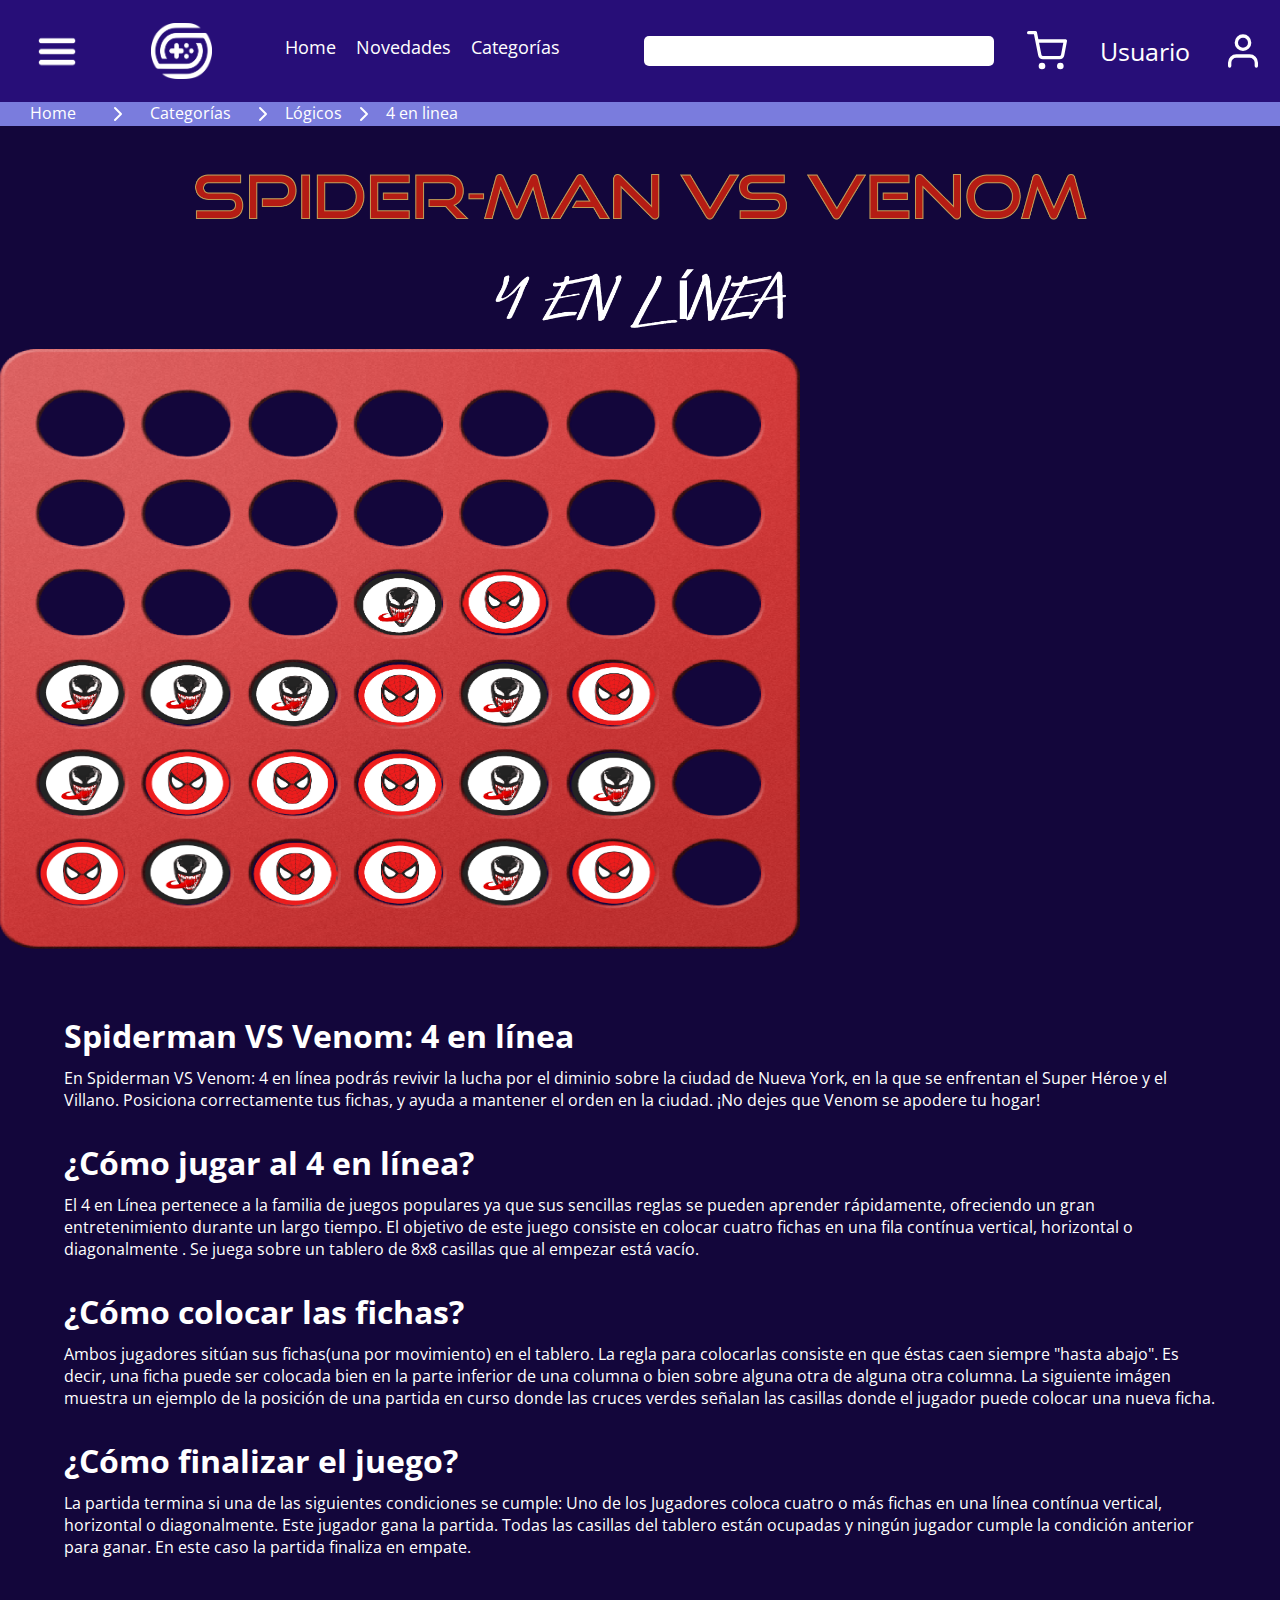
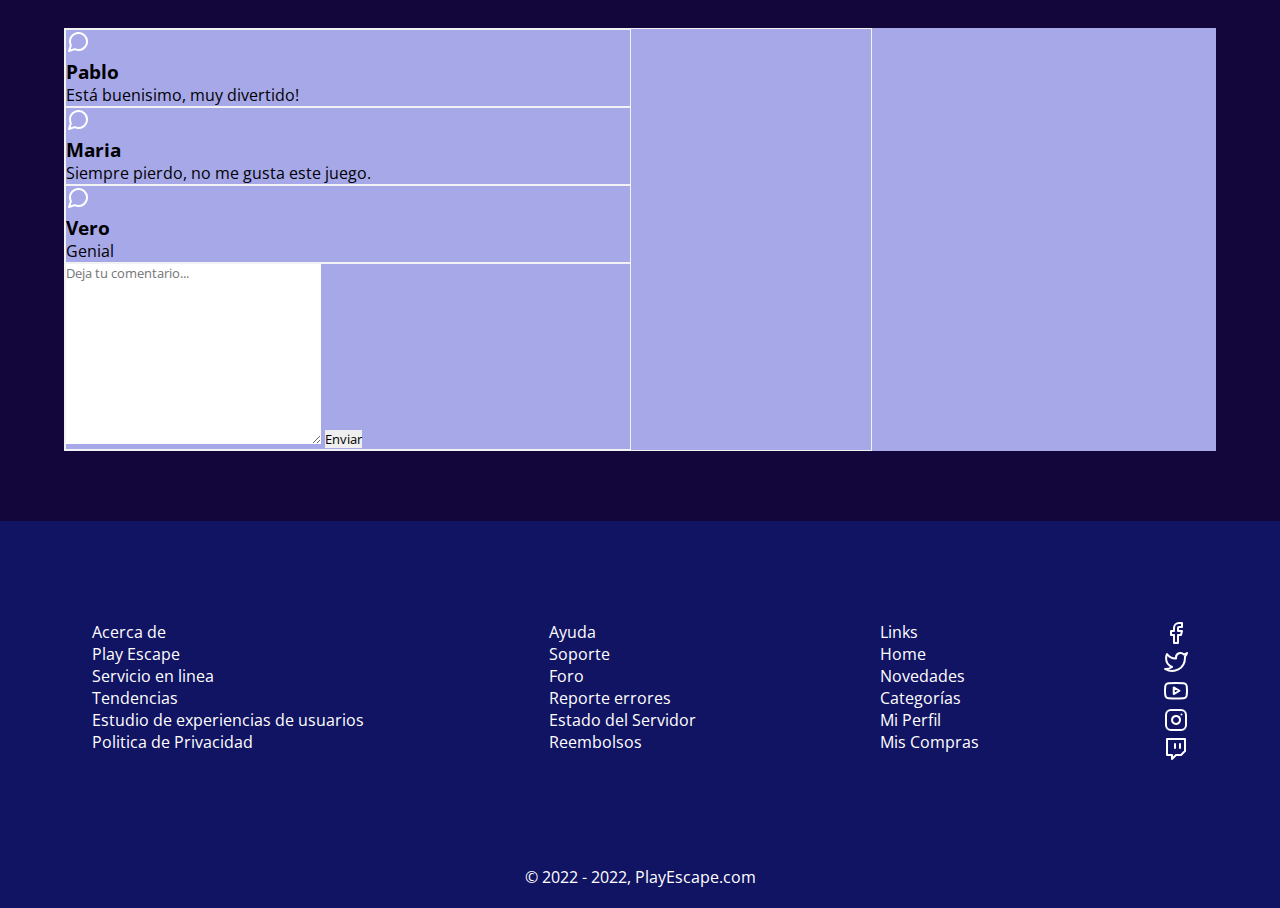
==== 4enlinea.html @ 3274908f "Section y article 4enlinea" ====
<!DOCTYPE html>
<html lang="en">
  <head>
    <meta charset="UTF-8" />
    <meta http-equiv="X-UA-Compatible" content="IE=edge" />
    <meta name="viewport" content="width=device-width, initial-scale=1.0" />
    <link
      href="https://fonts.googleapis.com/css?family=Open Sans"
      rel="stylesheet"
    />
    <link rel="stylesheet" href="css/style.css" />
    <title>Document</title>
  </head>
  <body>
    <header>
      <img class="menu-hanburguesa" src="/images/menu_hamburguesa.png" alt="" />
      <img class="logo" src="/images/logo.png" alt="" />
      <nav>
        <ul class="lista-nav">
          <li><a href="index.html">Home</a></li>
          <li><a href="juegoLanzamiento.html">Novedades</a></li>
          <li><a href="4enlinea.html">Categorías</a></li>
        </ul>
      </nav>
      <input class="input-busqueda" type="text" />
      <img src="/images/shopping-cart.svg" alt="" />
      <p>Usuario</p>
      <img src="/images/user.svg" alt="" />
    </header>

    <div class="breadcrumb">
      <ul>
        <li><a href="index.html">Home</a></li>
        <li><img src="/images/chevron-right.svg" alt="" /></li>
        <li><a href="4enlinea.html">Categorías</a></li>
        <li><img src="/images/chevron-right.svg" alt="" /></li>
        <li>Lógicos</li>
        <li><img src="/images/chevron-right.svg" alt="" /></li>
        <li>4 en linea</li>
      </ul>
    </div>

    <figure class="figure-4enlinea-portada">
      <img src="/images/Recurso_12.png" alt="Spider-ManVSVenom" />
    </figure>

    <div class="contenedor-4enlinea">
      <div><img src="/images/Recurso_9.png" alt="juego" /></div>
    </div>

    <section>
      <div>
        <h1>Spiderman VS Venom: 4 en línea</h1>
        <p>
          En Spiderman VS Venom: 4 en línea podrás revivir la lucha por el
          diminio sobre la ciudad de Nueva York, en la que se enfrentan el Super
          Héroe y el Villano. Posiciona correctamente tus fichas, y ayuda a
          mantener el orden en la ciudad. ¡No dejes que Venom se apodere tu
          hogar!
        </p>
      </div>
      <div>
        <h1>¿Cómo jugar al 4 en línea?</h1>
        <p>
          El 4 en Línea pertenece a la familia de juegos populares ya que sus
          sencillas reglas se pueden aprender rápidamente, ofreciendo un gran
          entretenimiento durante un largo tiempo. El objetivo de este juego
          consiste en colocar cuatro fichas en una fila contínua vertical,
          horizontal o diagonalmente . Se juega sobre un tablero de 8x8 casillas
          que al empezar está vacío.
        </p>
      </div>
      <div>
        <h1>¿Cómo colocar las fichas?</h1>
        <p>
          Ambos jugadores sitúan sus fichas(una por movimiento) en el tablero.
          La regla para colocarlas consiste en que éstas caen siempre "hasta
          abajo". Es decir, una ficha puede ser colocada bien en la parte
          inferior de una columna o bien sobre alguna otra de alguna otra
          columna. La siguiente imágen muestra un ejemplo de la posición de una
          partida en curso donde las cruces verdes señalan las casillas donde el
          jugador puede colocar una nueva ficha.
        </p>
      </div>
      <div>
        <h1>¿Cómo finalizar el juego?</h1>
        <p>
          La partida termina si una de las siguientes condiciones se cumple: Uno
          de los Jugadores coloca cuatro o más fichas en una línea contínua
          vertical, horizontal o diagonalmente. Este jugador gana la partida.
          Todas las casillas del tablero están ocupadas y ningún jugador cumple
          la condición anterior para ganar. En este caso la partida finaliza en
          empate.
        </p>
      </div>
    </section>

    <article>
      <div>
        <div>
          <img src="/images/message-circle.svg" alt="" />
          <h3>Pablo</h3>
          <p>Está buenisimo, muy divertido!</p>
        </div>
        <div>
          <img src="/images/message-circle.svg" alt="" />
          <h3>Maria</h3>
          <p>Siempre pierdo, no me gusta este juego.</p>
        </div>
        <div>
          <img src="/images/message-circle.svg" alt="" />
          <h3>Vero</h3>
          <p>Genial</p>
        </div>
        <div>
          <form action="">
            <textarea
              name=""
              id=""
              cols="30"
              rows="10"
              placeholder="Deja tu comentario..."
            ></textarea>
            <button type="submit">Enviar</button>
          </form>
        </div>
      </div>
    </article>

    <footer>
      <div class="container-footer">
        <div>
          <ul>
            <li>Acerca de</li>
            <li>Play Escape</li>
            <li>Servicio en linea</li>
            <li>Tendencias</li>
            <li>Estudio de experiencias de usuarios</li>
            <li>Politica de Privacidad</li>
          </ul>
        </div>
        <div>
          <ul>
            <li>Ayuda</li>
            <li>Soporte</li>
            <li>Foro</li>
            <li>Reporte errores</li>
            <li>Estado del Servidor</li>
            <li>Reembolsos</li>
          </ul>
        </div>
        <div>
          <ul>
            <li>Links</li>
            <li>Home</li>
            <li>Novedades</li>
            <li>Categorías</li>
            <li>Mi Perfil</li>
            <li>Mis Compras</li>
          </ul>
        </div>
        <div>
          <ul>
            <li><img src="/images/facebook.svg" alt="" /></li>
            <li><img src="/images/twitter.svg" alt="" /></li>
            <li><img src="/images/youtube.svg" alt="" /></li>
            <li><img src="/images/instagram.svg" alt="" /></li>
            <li><img src="/images/twitch.svg" alt="" /></li>
          </ul>
        </div>
      </div>
      <div class="container-footer2">© 2022 - 2022, PlayEscape.com</div>
    </footer>
  </body>
</html>
---- css/style.css ----
* {
  margin: 0;
  padding: 0;
  list-style: none;
  text-decoration: none;
  border: none;
  outline: none;
  font-family: "Open Sans";
}

/* ----- HEADER -----*/
body {
  background-color: #13063b;
}
.menu-hanburguesa {
  max-width: 40%;
  max-height: 40%;
  margin: 20px 20px 20px 20px;
}

.logo {
  max-width: 55%;
  max-height: 55%;
  margin: 20px 20px 20px 20px;
}

.input-busqueda {
  width: 350px;
  height: 30px;
  border-radius: 5px;
  margin-left: 40px;
}

header,
nav {
  background-color: rgb(39, 14, 120);
  display: flex;
  flex-direction: row;
  align-items: center;
  justify-content: space-around;
  color: white;
  font-family: "Open Sans";
  font-size: 25px;
}

nav {
  margin: 0px 0px 30px 10px;
}
header {
  height: 102px;
}
.lista-nav {
  display: flex;
  flex-direction: row;
  font-size: 18px;
}
.lista-nav li {
  justify-content: center;
  padding: 51px 10px 30px 10px;
}
a {
  color: white;
}

.breadcrumb {
  background-color: rgba(122, 124, 221, 1);
  color: white;
}

.breadcrumb :first-child {
  display: flex;
  padding-left: 10px;
  padding-right: 10px;
}

/* ----- HEADER -----*/
section {
  width: 90%;
  color: white;
  margin-left: 5%;
  margin-top: 60px;
}

section div {
  margin-top: 30px;
}

section p {
  margin-top: 10px;
}

article {
  background-color: rgba(167, 168, 232, 1);
  width: 90%;
  margin-left: 5%;
  margin-bottom: 70px;
  margin-top: 70px;
  display: flex;
  flex-direction: column;
}

article div {
  width: 70%;
  border: #f2f2f2 solid 1px;
}

article div > p {
  display: block;
  align-self: flex-start;
}

/*----- CONTENEDOR 4 EN LINEA -----*/

/* ----- IMAG 4ENLINEA -----*/
.figure-4enlinea-portada img {
  width: 70%;
  margin-left: 15%;
  margin-top: 40px;
}
.contenedor-4enlinea div:first-child img {
  width: 800px;
  height: 600px;
}
/* ----- IMAG HOGWARTS -----*/
.img-hogwarts {
  max-width: 100%;
  max-height: 100%;
}

.btn-preventa {
  background-color: #460377;
  padding: 8px 32px;
  font-size: 18px;
  color: white;
  border-radius: 4px;
  position: relative;
}

/* ----- CONTENEDOR TITULO Y CONTROL -----*/
.content-titulo-controladores {
  display: flex;
  justify-content: space-between;
  align-items: end;
}

.content-titulo-controladores h3 {
  color: white;
  margin: 0px 10px 0px 30px;
}

.controladores button {
  background-color: black;
  height: 3px;
  width: 30px;
  cursor: pointer;
  border: none;
  margin-right: 2px;
}
.controladores button:hover,
.controladores button.activo {
  background-color: red;
}

/* ----- CONTENEDOR PRINCIPAL Y FLECHAS -----*/

.content-carrusel-recomendado {
  margin-bottom: 70px;
}

.content-principal {
  display: flex;
  align-items: center;
  position: relative;
}

.flecha-izquierda,
.flecha-derecha {
  position: absolute;
  margin: 0px 30px 0px 47px;
  border: none;
  background: rgba(19, 6, 59, 0.3);
  height: 30%;
  top: calc(50% - 25%);
  line-height: 40px;
  color: #fff;
  cursor: pointer;
  z-index: 500;
  transition: 0.2s ease all;
}

.flecha-izquierda:hover,
.flecha-derecha:hover {
  background: rgba(0, 0, 0, 0.9);
}

.flecha-izquierda {
  left: 0;
}

.flecha-derecha {
  right: 0;
}

/* ----- CARRUSEL RECOMENDADOS -----*/

.content-carrusel-recomendado .content-principal {
  display: flex;
  flex-direction: row;
  align-items: center;
  position: relative;
}

.carrusel-recomendados {
  display: flex;
}

.content-principal {
  width: 100%;
  padding: 20px 0px 20px 0px;
  overflow: hidden;
  scroll-behavior: smooth;
}

.content-carrusel {
  display: flex;
  padding: 20px 0;
  margin: 0px 30px 0px 30px;
  overflow: hidden;
  scroll-behavior: smooth;
}

.carrusel {
  margin: 0px 20px 0px 20px;
  transition: 0.3s ease all;
  box-shadow: 5px 5px 10px rgba(0, 0, 0, 0.3);
}

.box {
  width: 281px;
  height: 340px;
  background-color: red;
  overflow: hidden;
}

.card1 {
  width: 281px;
  height: 445px;
  color: white;
  border-radius: 10px;

  overflow: hidden;
  background-color: #270e78;
  transition: 0.3s ease all;
  box-shadow: 5px 5px 10px rgba(0, 0, 0, 0.3);
}

.card1.hover {
  transform: scale(1.2);
  transform-origin: center;
}
.card1 img {
  width: 281px;
  height: 340px;
}

.title-card {
  margin: 10px 5px 20px 10px;
}

p,
span {
  display: flex;
  flex-direction: row;
  justify-content: space-around;
  align-items: center;
}
span {
  font-weight: bold;
}
.btn-agregarCarrito,
.btn-jugar {
  padding: 8px 10px;
  margin-right: 10px;
  font-size: 15px;
  color: white;
  border-radius: 4px;
}

.btn-agregarCarrito {
  background-color: #ee2418;
}
.btn-jugar {
  background-color: #7a06ce;
  margin-left: 70px;
  width: 150px;
  font-size: 20px;
  border-radius: 4px;
}

/* ----- 4 EN LINEA -----*/
.content-4enLinea {
  display: flex;
  flex-direction: row;
  height: 400px;
  background-color: #270e78;
  margin: 50px 50px 50px 50px;
}

.content-img {
  padding: 50px 30px 100px 50px;
}
.box2 {
  overflow: hidden;
  height: 300px;
  border-radius: 8px;
}
.box2 img {
  height: 100%;
}

.content-texto {
  padding: 100px 30px 100px 30px;
  color: white;
}

.texto-enLinea {
  margin: 0px 0px 15px 0px;
  font-size: 30px;
}
.btn-ver-mas {
  background-color: #7a06ce;
  margin: 20px 0px 0px 0px;
  width: 150px;
  height: 35px;
  font-size: 20px;
  border-radius: 4px;
  font-family: "Open Sans";
  color: white;
}

/* ----- FOOTER -----*/
footer {
  background-color: rgba(17, 19, 99, 1);
  display: flex;
  flex-direction: column;
  color: white;
}

.container-footer {
  display: flex;
  justify-content: space-around;
  margin-top: 100px;
  margin-bottom: 100px;
}

.container-footer2 {
  align-self: center;
  margin-bottom: 20px;
}
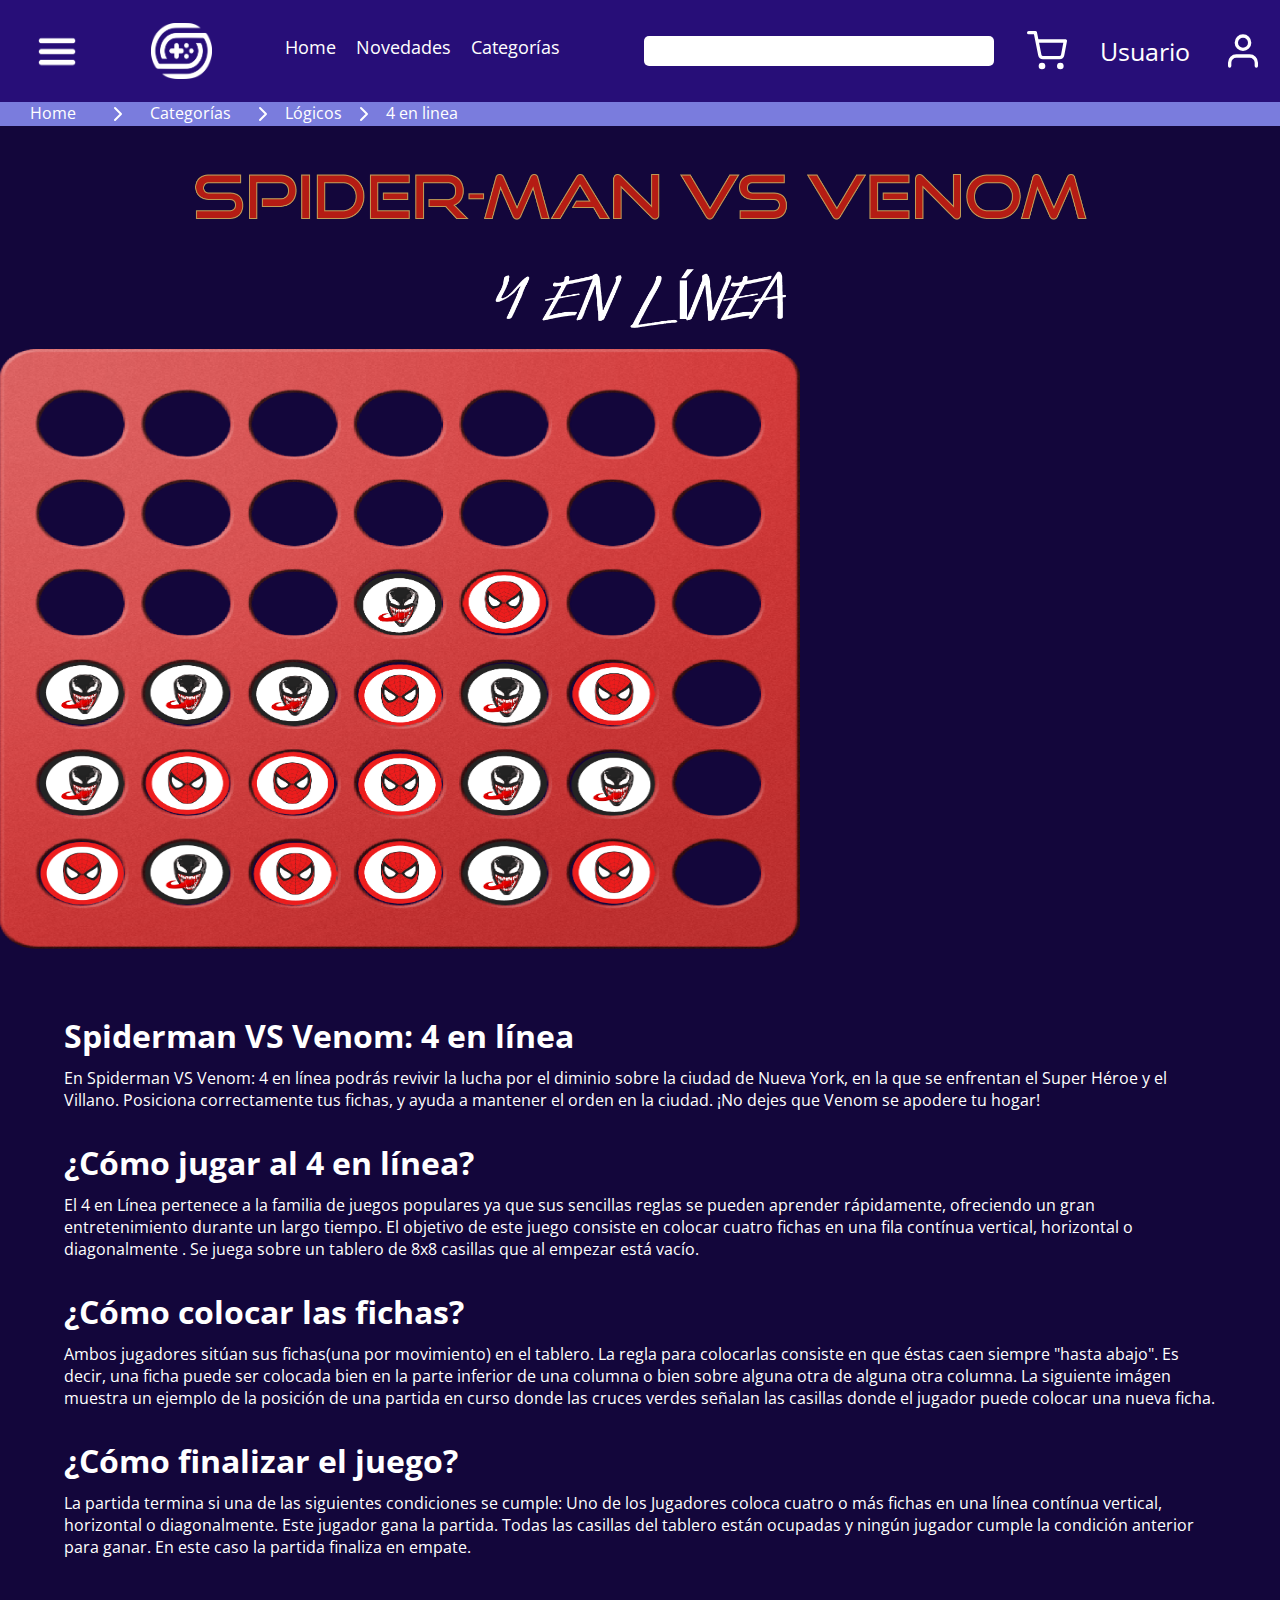
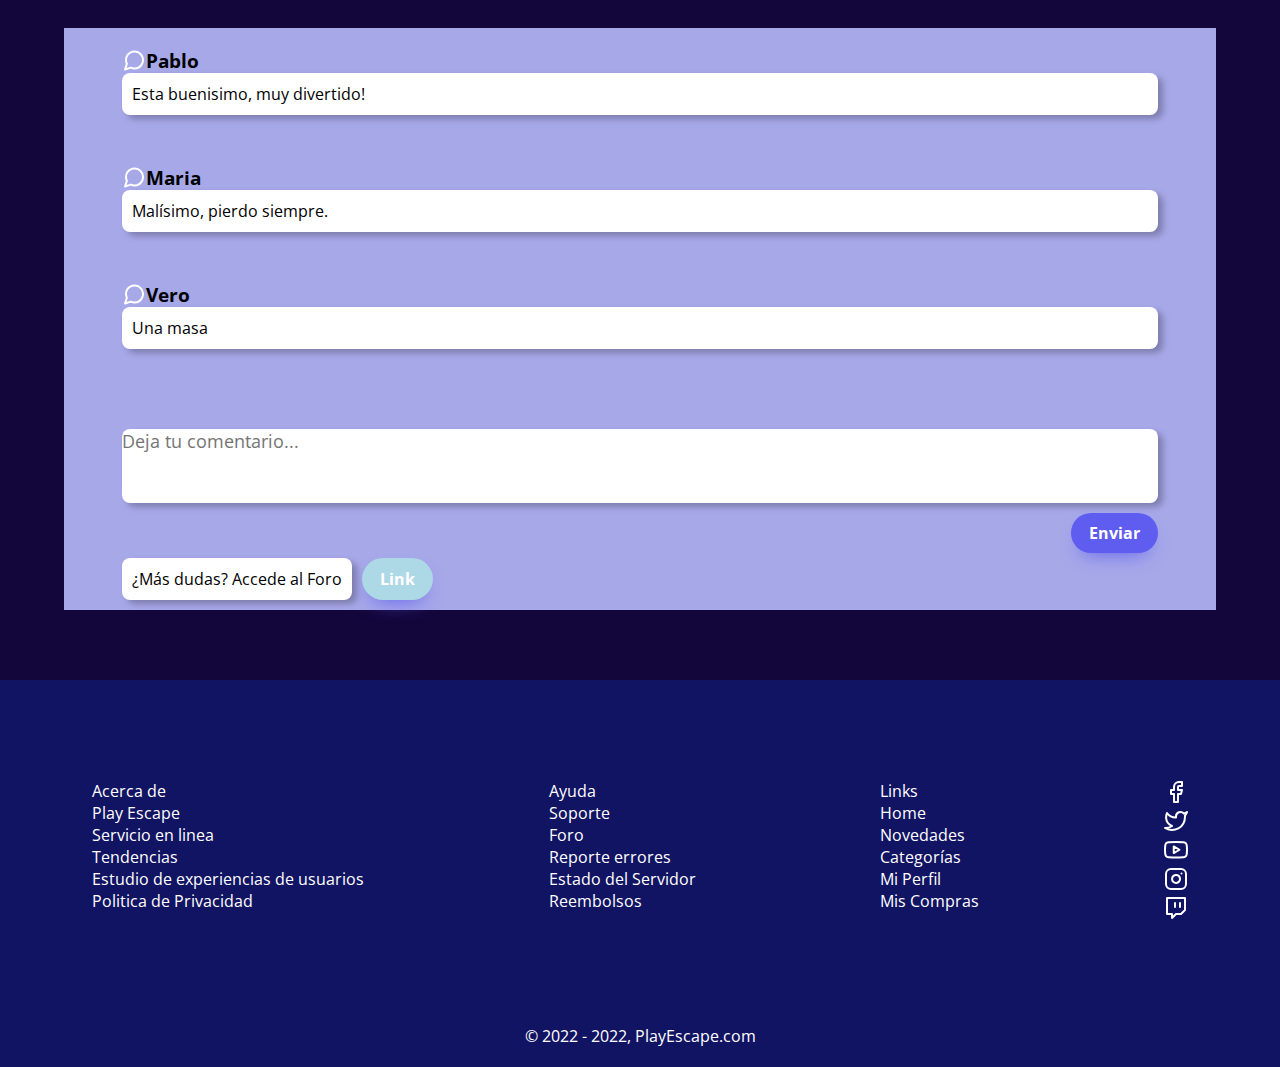
==== commit 37192374: "Comentarios Terminado" ====
--- a/4enlinea.html
+++ b/4enlinea.html
@@ -96,34 +96,45 @@
     </section>
 
     <article>
-      <div>
-        <div>
-          <img src="/images/message-circle.svg" alt="" />
-          <h3>Pablo</h3>
-          <p>Está buenisimo, muy divertido!</p>
+      <div class="conteiner-comment">
+        <div class="box-comment">
+          <div class="comment-hecho">
+            <img src="/images/message-circle.svg" alt="" />
+            <h3>Pablo</h3>
+          </div>
+          <p>Esta buenisimo, muy divertido!</p>
         </div>
-        <div>
-          <img src="/images/message-circle.svg" alt="" />
-          <h3>Maria</h3>
-          <p>Siempre pierdo, no me gusta este juego.</p>
+
+        <div class="box-comment">
+          <div class="comment-hecho">
+            <img src="/images/message-circle.svg" alt="" />
+            <h3>Maria</h3>
+          </div>
+          <p>Malísimo, pierdo siempre.</p>
         </div>
-        <div>
-          <img src="/images/message-circle.svg" alt="" />
-          <h3>Vero</h3>
-          <p>Genial</p>
+
+        <div class="box-comment">
+          <div class="comment-hecho">
+            <img src="/images/message-circle.svg" alt="" />
+            <h3>Vero</h3>
+          </div>
+          <p>Una masa</p>
         </div>
-        <div>
-          <form action="">
-            <textarea
-              name=""
-              id=""
-              cols="30"
-              rows="10"
-              placeholder="Deja tu comentario..."
-            ></textarea>
-            <button type="submit">Enviar</button>
-          </form>
+      </div>
+      <form action="">
+        <div class="input-comment">
+          <input
+            type="text"
+            name=""
+            id=""
+            placeholder="Deja tu comentario..."
+          />
         </div>
+        <div><button type="submit">Enviar</button></div>
+      </form>
+      <div class="foro-button">
+        <p>¿Más dudas? Accede al Foro</p>
+        <button>Link</button>
       </div>
     </article>
 
--- a/css/style.css
+++ b/css/style.css
@@ -91,24 +91,85 @@
 
 article {
   background-color: rgba(167, 168, 232, 1);
-  width: 90%;
   margin-left: 5%;
   margin-bottom: 70px;
   margin-top: 70px;
-  display: flex;
-  flex-direction: column;
-}
-
-article div {
-  width: 70%;
-  border: #f2f2f2 solid 1px;
-}
-
-article div > p {
-  display: block;
-  align-self: flex-start;
-}
-
+  margin-right: 5%;
+}
+
+.input-comment input {
+  padding-bottom: 50px;
+  font-size: large;
+  width: 90%;
+  margin-left: 5%;
+  border-radius: 8px;
+  box-shadow: 5px 4px 6px rgba(0, 0, 0, 0.25);
+}
+
+article button {
+  background: #5e5df0;
+  border-radius: 999px;
+  box-shadow: #5e5df0 0 10px 20px -10px;
+  box-sizing: border-box;
+  color: #ffffff;
+  cursor: pointer;
+  font-size: 16px;
+  font-weight: 700;
+  line-height: 24px;
+  opacity: 1;
+  outline: 0 solid transparent;
+  padding: 8px 18px;
+  user-select: none;
+  touch-action: manipulation;
+  width: fit-content;
+  word-break: break-word;
+  border: 0;
+}
+
+article form div:nth-child(2) {
+  display: flex;
+  justify-content: flex-end;
+  padding-top: 10px;
+  padding-bottom: 5px;
+  padding-right: 5%;
+}
+
+.foro-button {
+  display: flex;
+  padding-bottom: 10px;
+  padding-left: 5%;
+}
+
+.foro-button button {
+  background-color: lightblue;
+  margin-left: 10px;
+}
+
+.comment-hecho {
+  display: flex;
+}
+.comment-hecho p {
+  font-size: larger;
+}
+article div p {
+  justify-content: flex-start;
+  background-color: white;
+  border-radius: 8px;
+  box-shadow: 5px 4px 6px rgba(0, 0, 0, 0.25);
+  padding: 10px;
+}
+
+.box-comment {
+  width: 90%;
+  margin-left: 5%;
+  margin-top: 20px;
+  margin-bottom: 30px;
+  padding-top: 20px;
+}
+
+.conteiner-comment {
+  padding-bottom: 50px;
+}
 /*----- CONTENEDOR 4 EN LINEA -----*/
 
 /* ----- IMAG 4ENLINEA -----*/
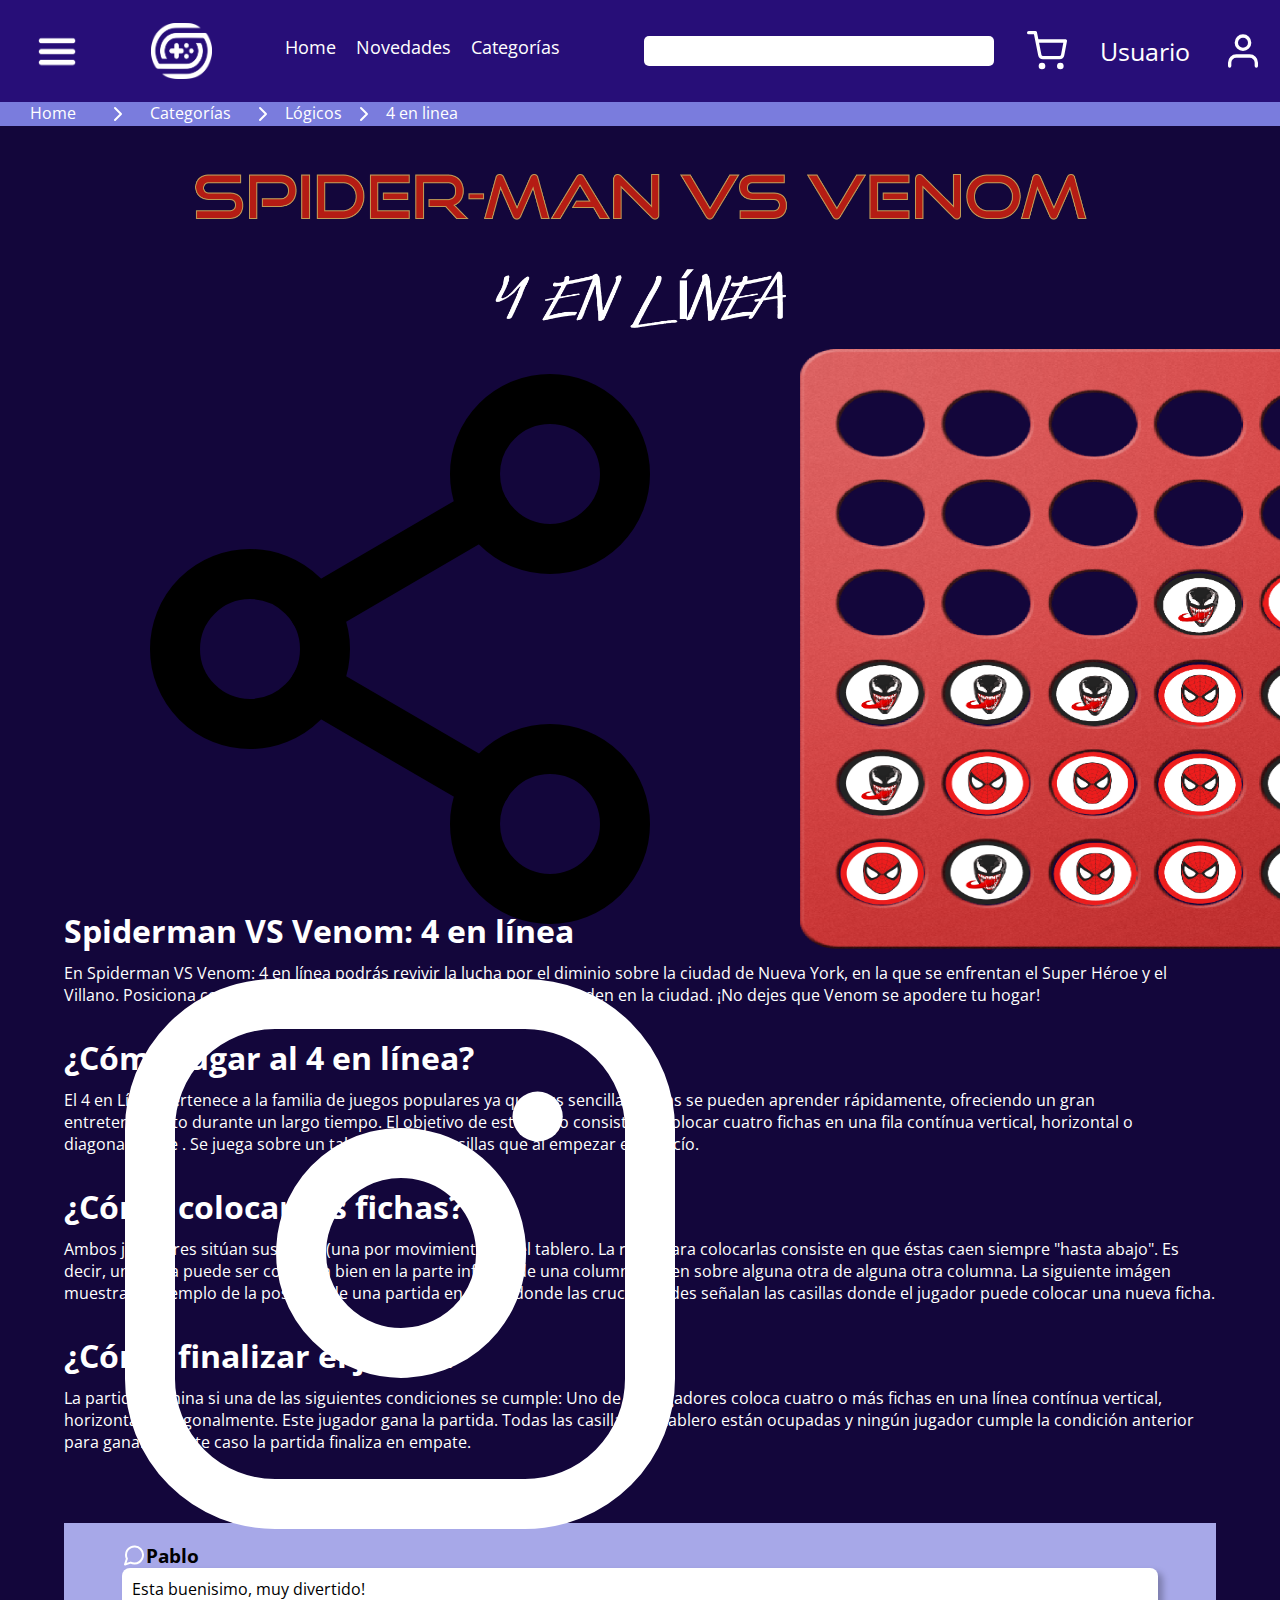
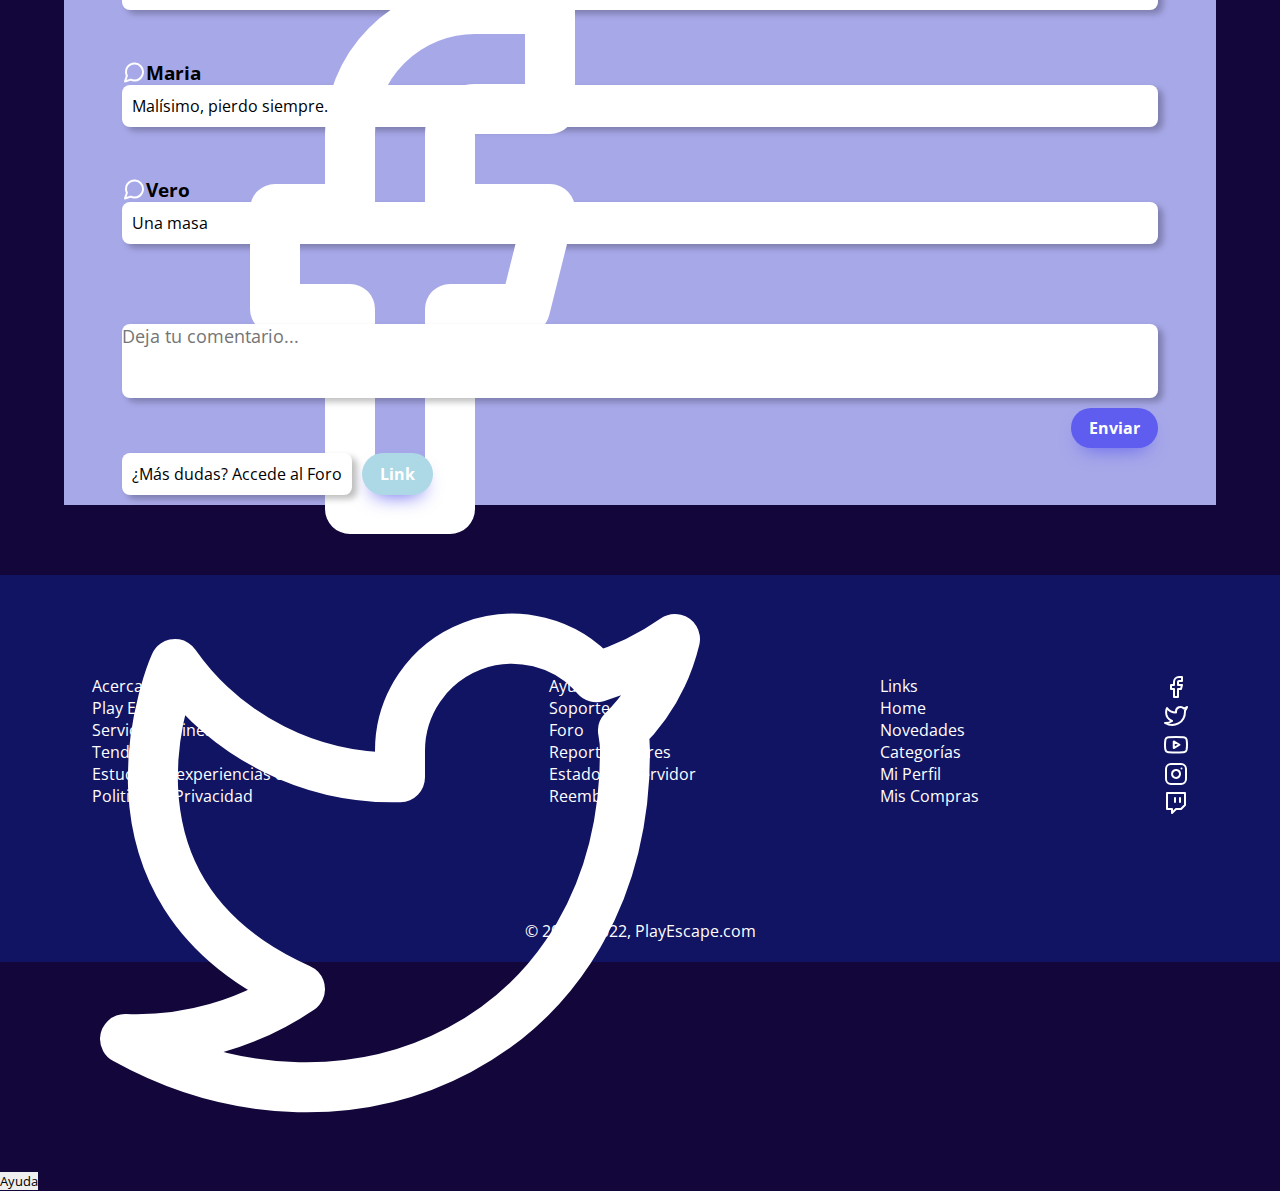
==== commit 4698bf19: "Tablero 4 en linea" ====
--- a/4enlinea.html
+++ b/4enlinea.html
@@ -45,7 +45,18 @@
     </figure>
 
     <div class="contenedor-4enlinea">
-      <div><img src="/images/Recurso_9.png" alt="juego" /></div>
+      <div class="contenedor-4enlinea-1">
+        <div>
+          <ul>
+            <li><img src="/images/share-2.svg" alt="" /></li>
+            <li><img src="/images/instagram.svg" alt="" /></li>
+            <li><img src="/images/facebook.svg" alt="" /></li>
+            <li><img src="/images/twitter.svg" alt="" /></li>
+            <li><button>Ayuda</button></li>
+          </ul>
+        </div>
+        <div><img src="/images/Recurso_9.png" alt="juego" /></div>
+      </div>
     </div>
 
     <section>
--- a/css/style.css
+++ b/css/style.css
@@ -171,6 +171,13 @@
   padding-bottom: 50px;
 }
 /*----- CONTENEDOR 4 EN LINEA -----*/
+.contenedor-4enlinea {
+  height: 500px;
+}
+
+.contenedor-4enlinea-1 {
+  display: flex;
+}
 
 /* ----- IMAG 4ENLINEA -----*/
 .figure-4enlinea-portada img {
@@ -181,6 +188,10 @@
 .contenedor-4enlinea div:first-child img {
   width: 800px;
   height: 600px;
+}
+.contenedor-4enlinea-1 img {
+  width: 15px;
+  height: 15px;
 }
 /* ----- IMAG HOGWARTS -----*/
 .img-hogwarts {
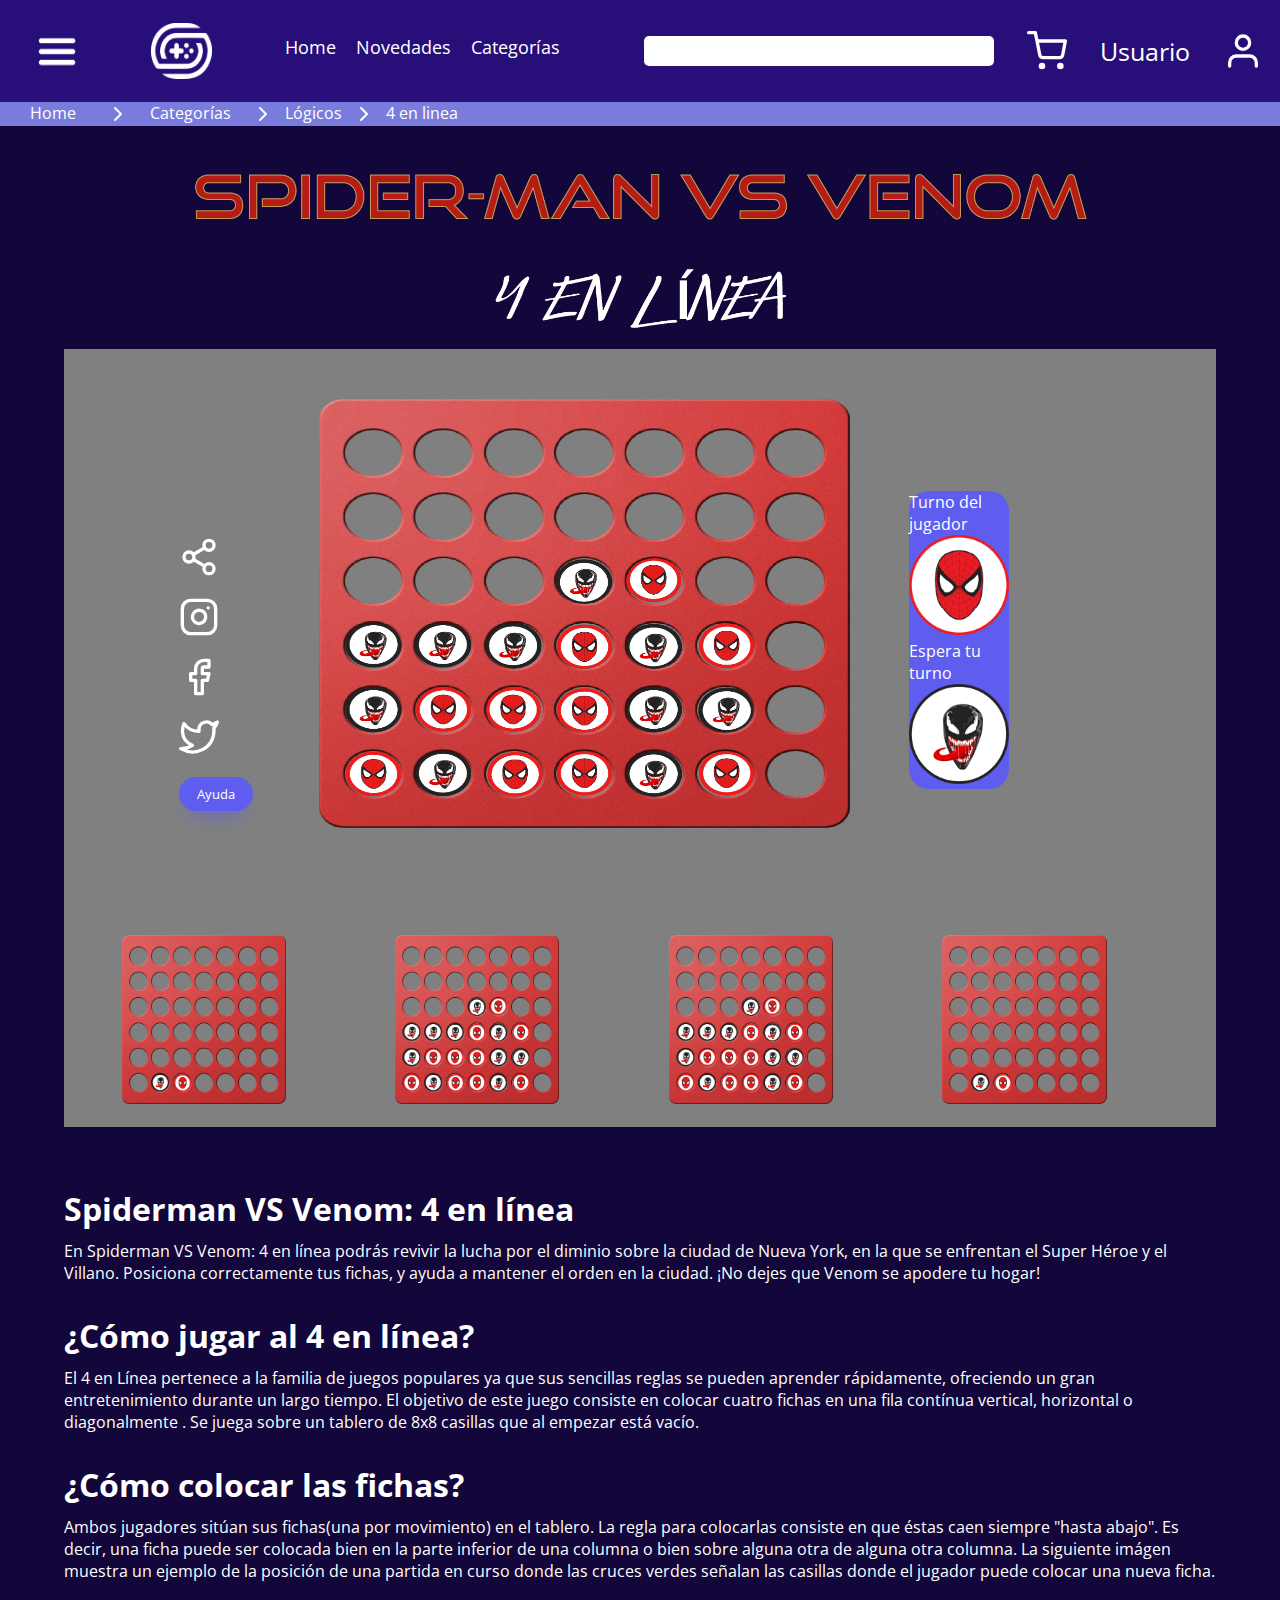
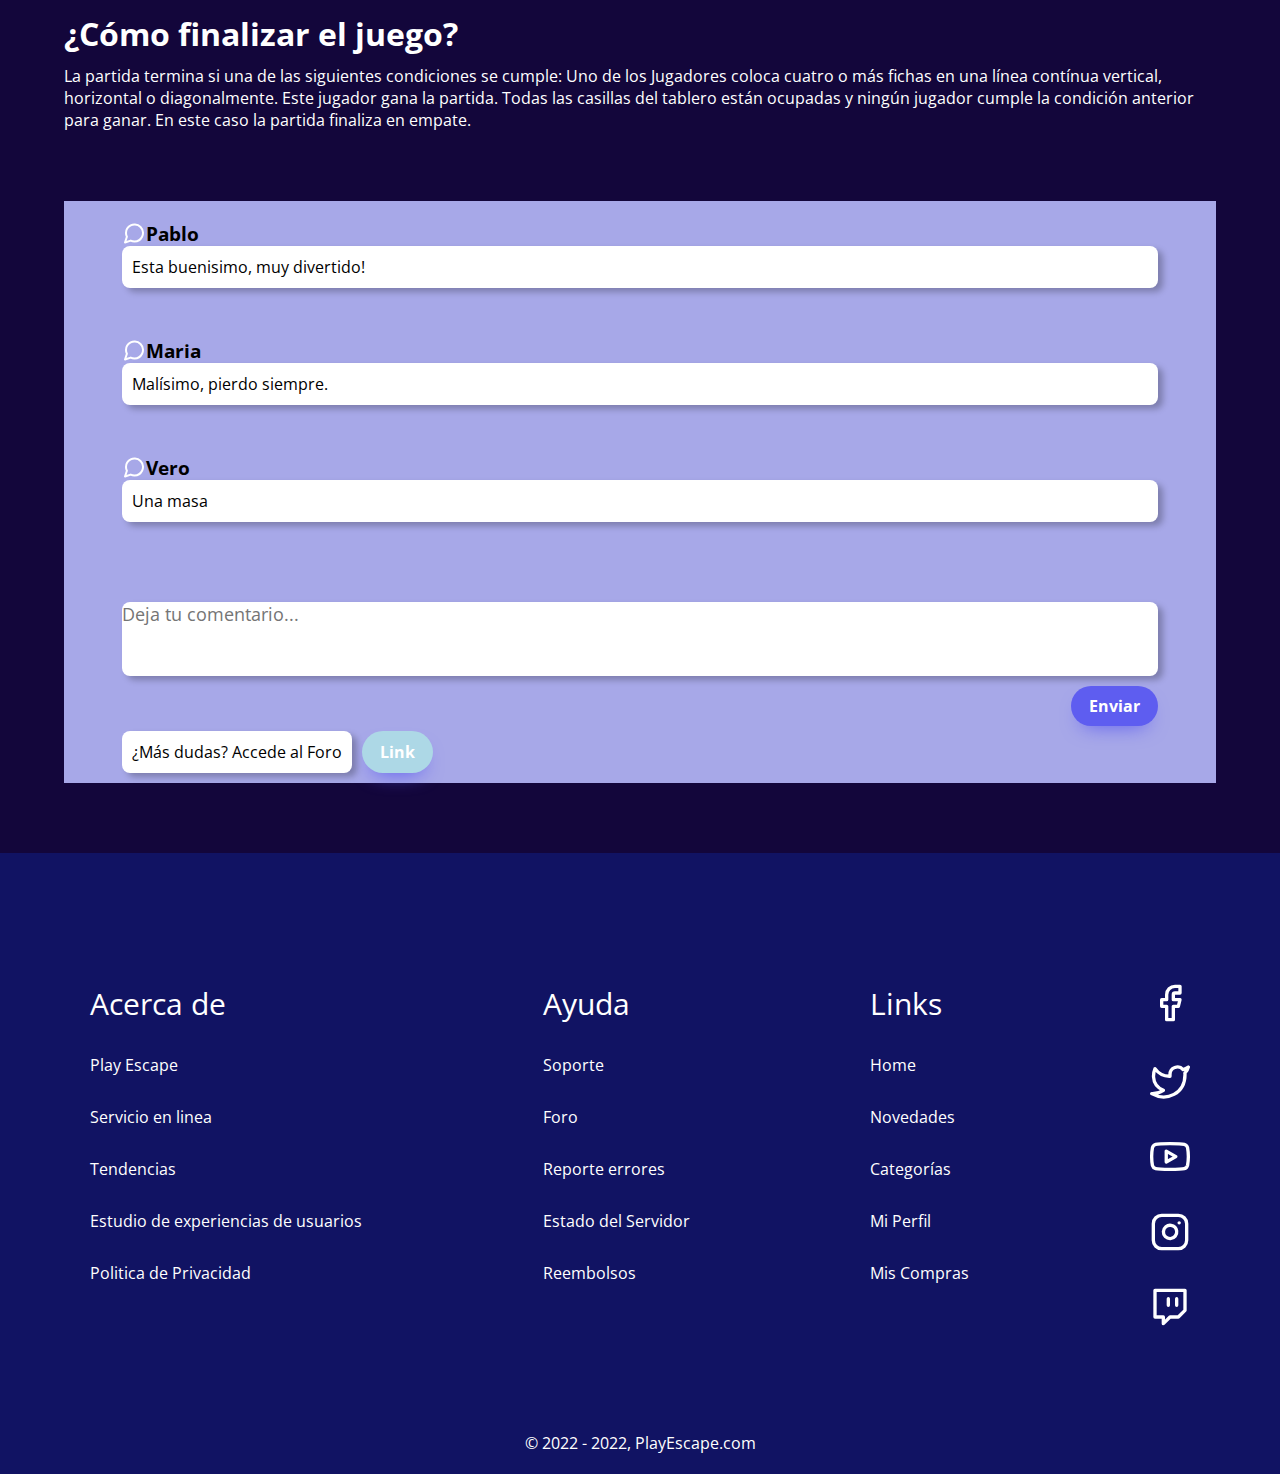
==== commit c053fcc7: "4 en linea casi listo" ====
--- a/4enlinea.html
+++ b/4enlinea.html
@@ -55,7 +55,26 @@
             <li><button>Ayuda</button></li>
           </ul>
         </div>
-        <div><img src="/images/Recurso_9.png" alt="juego" /></div>
+        <div class="tablero-juego">
+          <img src="/images/Recurso_9.png" alt="juego" />
+        </div>
+
+        <div class="tablero-turno">
+          <div>
+            <p>Turno del jugador</p>
+            <img src="/images/spiderman.png" alt="" />
+          </div>
+          <div>
+            <p>Espera tu turno</p>
+            <img src="/images/venom.png" alt="" />
+          </div>
+        </div>
+      </div>
+      <div class="contenedor-4enlinea2">
+        <div><img src="/images/Recurso_10.png" alt="" /></div>
+        <div><img src="/images/Recurso_9.png" alt="" /></div>
+        <div><img src="/images/Recurso_9.png" alt="" /></div>
+        <div><img src="/images/Recurso_10.png" alt="" /></div>
       </div>
     </div>
 
--- a/css/style.css
+++ b/css/style.css
@@ -172,26 +172,91 @@
 }
 /*----- CONTENEDOR 4 EN LINEA -----*/
 .contenedor-4enlinea {
-  height: 500px;
+  width: 90%;
+  display: flex;
+  margin-left: 5%;
+  background-color: gray;
+  height: 100%;
+  position: relative;
+  flex-direction: column;
 }
 
 .contenedor-4enlinea-1 {
   display: flex;
-}
-
+  width: 80%;
+  margin-left: 10%;
+  margin-top: 50px;
+}
+
+.contenedor-4enlinea-1 div:first-child ul li {
+  margin-top: 20px;
+  width: 40px;
+  height: 40px;
+}
+.contenedor-4enlinea-1 div:first-child {
+  align-self: center;
+}
+
+.contenedor-4enlinea-1 div:first-child button {
+  background: #5e5df0;
+  border-radius: 999px;
+  box-shadow: #5e5df0 0 10px 20px -10px;
+  box-sizing: border-box;
+  color: #ffffff;
+  opacity: 1;
+  outline: 0 solid transparent;
+  padding: 8px 18px;
+  user-select: none;
+  touch-action: manipulation;
+  width: fit-content;
+  align-self: center;
+}
+
+.tablero-juego {
+  margin-left: 100px;
+}
+
+.tablero-turno {
+  margin-top: 10%;
+  width: 28%;
+  margin-right: 10%;
+  background-color: #5e5df0;
+  border-radius: 20px;
+  height: 50%;
+  display: flex;
+  flex-direction: column;
+  align-items: center;
+  justify-content: space-evenly;
+}
+
+.contenedor-4enlinea2 {
+  display: flex;
+  justify-content: space-between;
+  margin-bottom: 2%;
+  margin-left: 5%;
+}
 /* ----- IMAG 4ENLINEA -----*/
 .figure-4enlinea-portada img {
   width: 70%;
   margin-left: 15%;
   margin-top: 40px;
 }
-.contenedor-4enlinea div:first-child img {
-  width: 800px;
-  height: 600px;
-}
-.contenedor-4enlinea-1 img {
-  width: 15px;
-  height: 15px;
+.tablero-juego img {
+  width: 90%;
+  height: 80%;
+}
+
+.tablero-turno img {
+  height: 100px;
+  width: 100px;
+  align-self: center;
+}
+.tablero-turno p {
+  color: white;
+}
+.contenedor-4enlinea2 img {
+  width: 60%;
+  height: 100%;
 }
 /* ----- IMAG HOGWARTS -----*/
 .img-hogwarts {
@@ -410,6 +475,95 @@
   color: white;
 }
 
+/* ----- JUEGO LANZAMIENTO -----*/
+
+.contenedor-imagenes {
+  width: 100%;
+  margin: 15px 30px 15px 40px;
+  scroll-behavior: smooth;
+  background-color: #ee2418;
+}
+
+.carousel {
+  display: flex;
+  flex-direction: row;
+  width: 910px;
+}
+.pelicula img {
+  width: 300px;
+  margin: 0px 10px 0px 10px;
+}
+.contenedor-carrusel {
+  height: 300px;
+  overflow: hidden;
+}
+
+.contenedor-principal {
+  display: flex;
+  align-items: center;
+  position: relative;
+  padding: 20px 0px 20px 0px;
+  margin-bottom: 70px;
+}
+.historia-juego {
+  color: white;
+}
+.historia-juego h2 {
+  margin-left: 40px;
+}
+.parrafo-lanzamiento {
+  margin: 10px 20px 0px 40px;
+}
+
+.card-juego {
+  display: flex;
+  flex-direction: row;
+}
+.mascara {
+  width: 300px;
+  height: 400px;
+  background-color: aqua;
+  border-radius: 20px;
+  border: 5px solid rgb(172, 129, 21);
+  overflow: hidden;
+  margin: 0px 15px 0px 15px;
+}
+.mascara img {
+  margin: auto;
+  width: 120%;
+}
+
+.contenedor-informacion {
+  display: flex;
+  flex-direction: column;
+  margin: 10px 40px 15px 30px;
+  padding: 20px;
+  background-color: black;
+  color: white;
+}
+
+.columna-minimo,
+.columna-recomendado,
+.titulo-descripcion,
+.descri {
+  justify-content: flex-start;
+  width: 50%;
+}
+
+.titulo-descripcion,
+.descri {
+  font-size: 12px;
+}
+.titulo-descripcion {
+  margin-top: 15px;
+}
+.idiomas {
+  width: 100%;
+  color: white;
+  align-self: center;
+  margin-bottom: 20px;
+}
+
 /* ----- FOOTER -----*/
 footer {
   background-color: rgba(17, 19, 99, 1);
@@ -429,3 +583,11 @@
   align-self: center;
   margin-bottom: 20px;
 }
+
+footer ul li:first-child {
+  font-size: 30px;
+}
+
+footer li {
+  margin-top: 30px;
+}
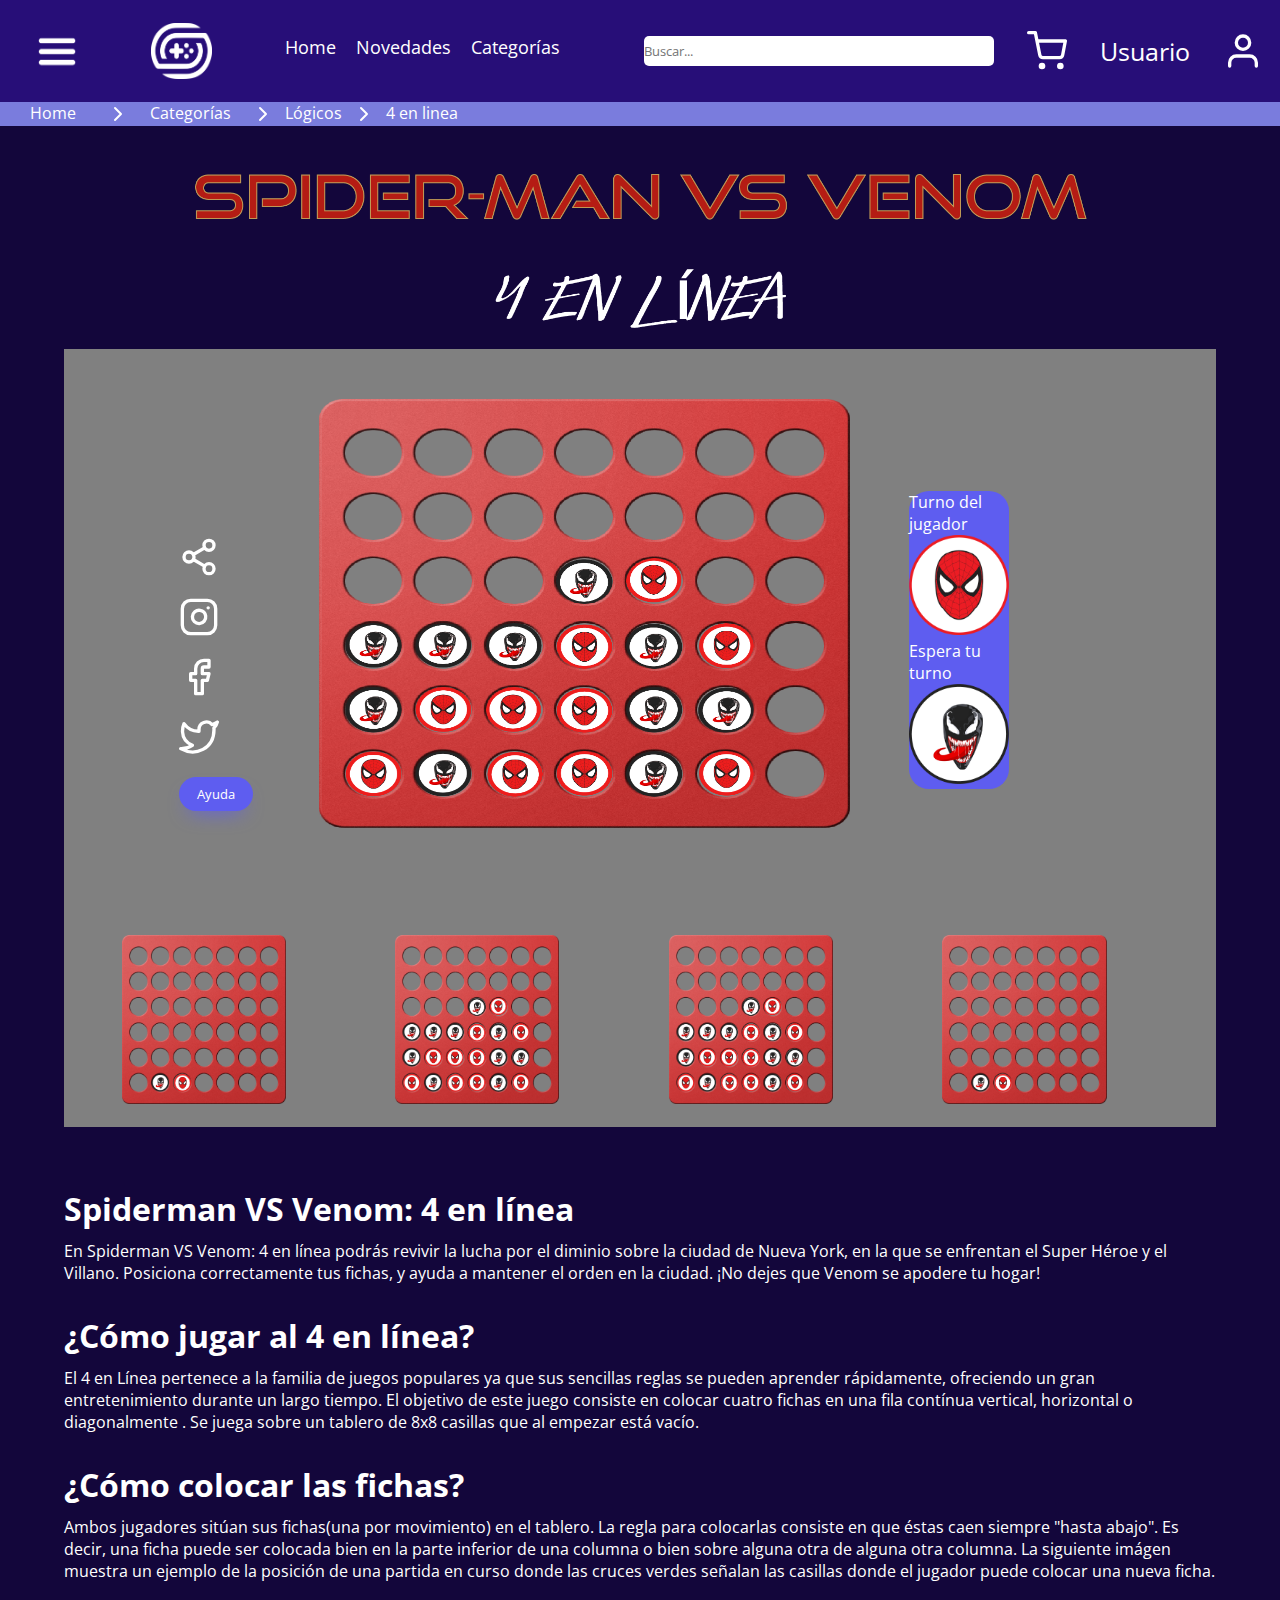
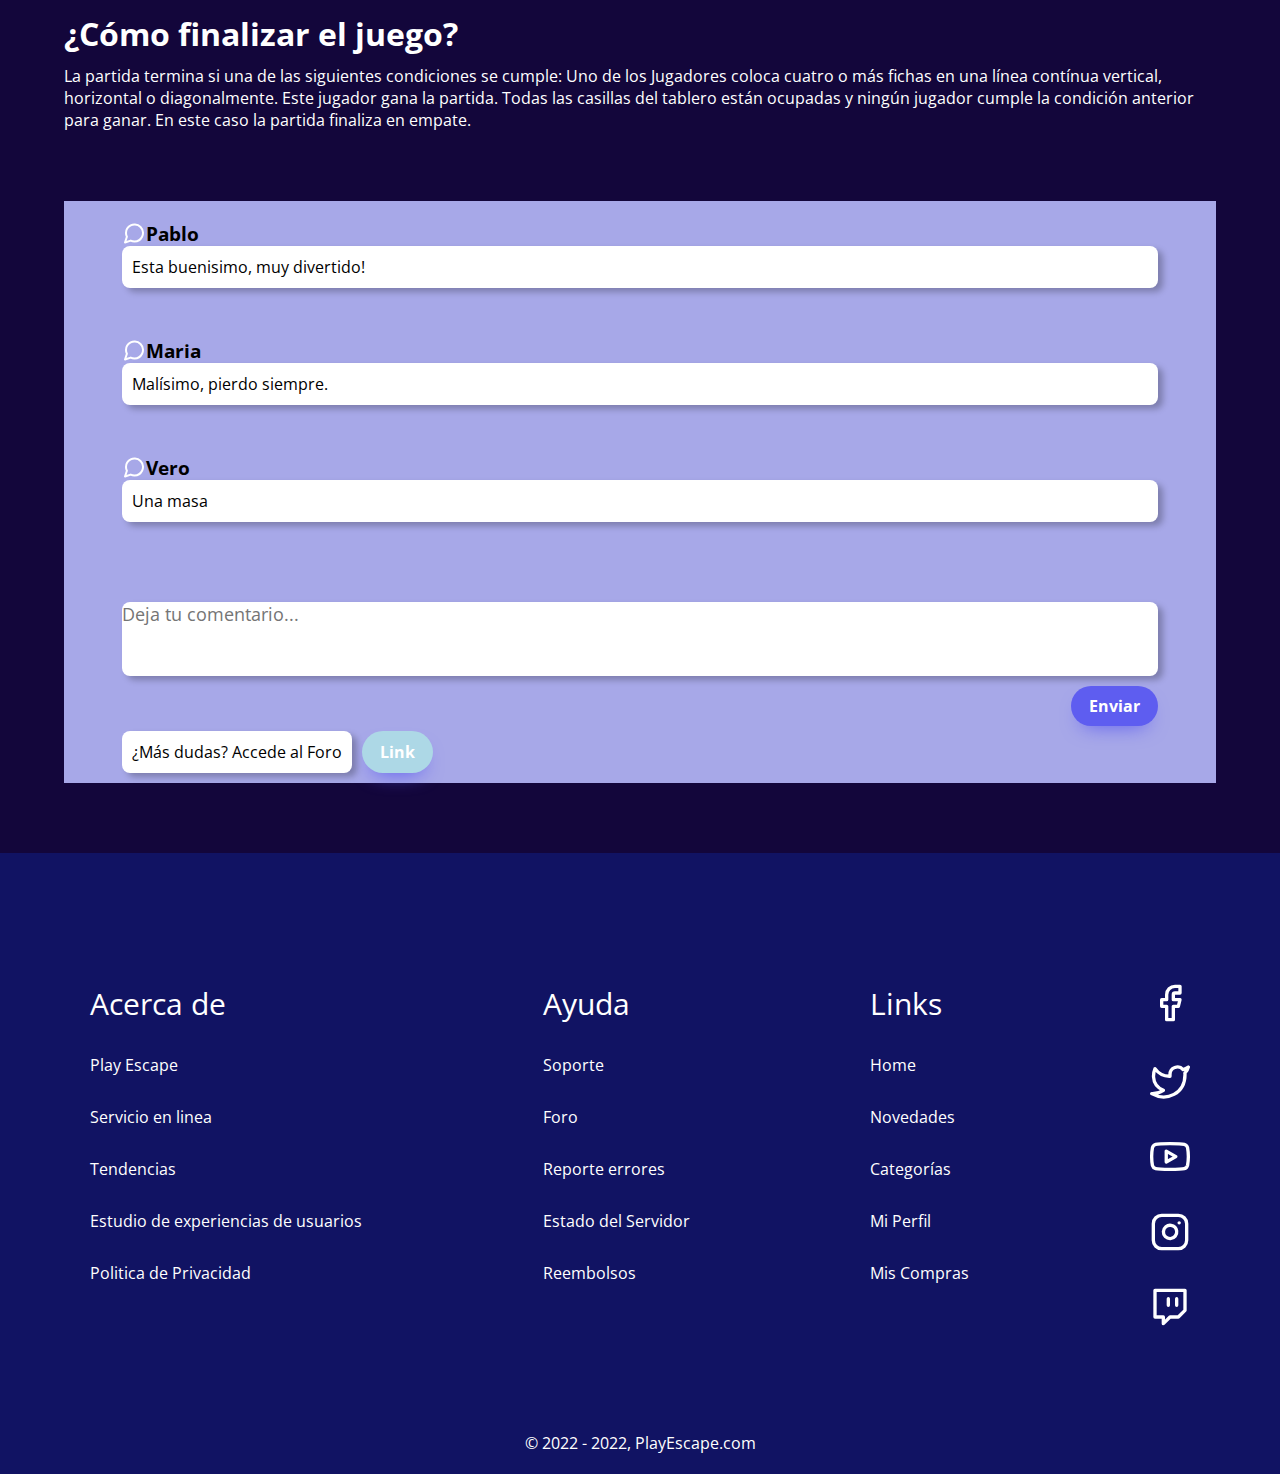
==== commit 8c21548a: "Cambios Breadcrumbs" ====
--- a/4enlinea.html
+++ b/4enlinea.html
@@ -22,7 +22,7 @@
           <li><a href="4enlinea.html">Categorías</a></li>
         </ul>
       </nav>
-      <input class="input-busqueda" type="text" />
+      <input class="input-busqueda" type="text" placeholder="Buscar..." />
       <img src="/images/shopping-cart.svg" alt="" />
       <p>Usuario</p>
       <img src="/images/user.svg" alt="" />
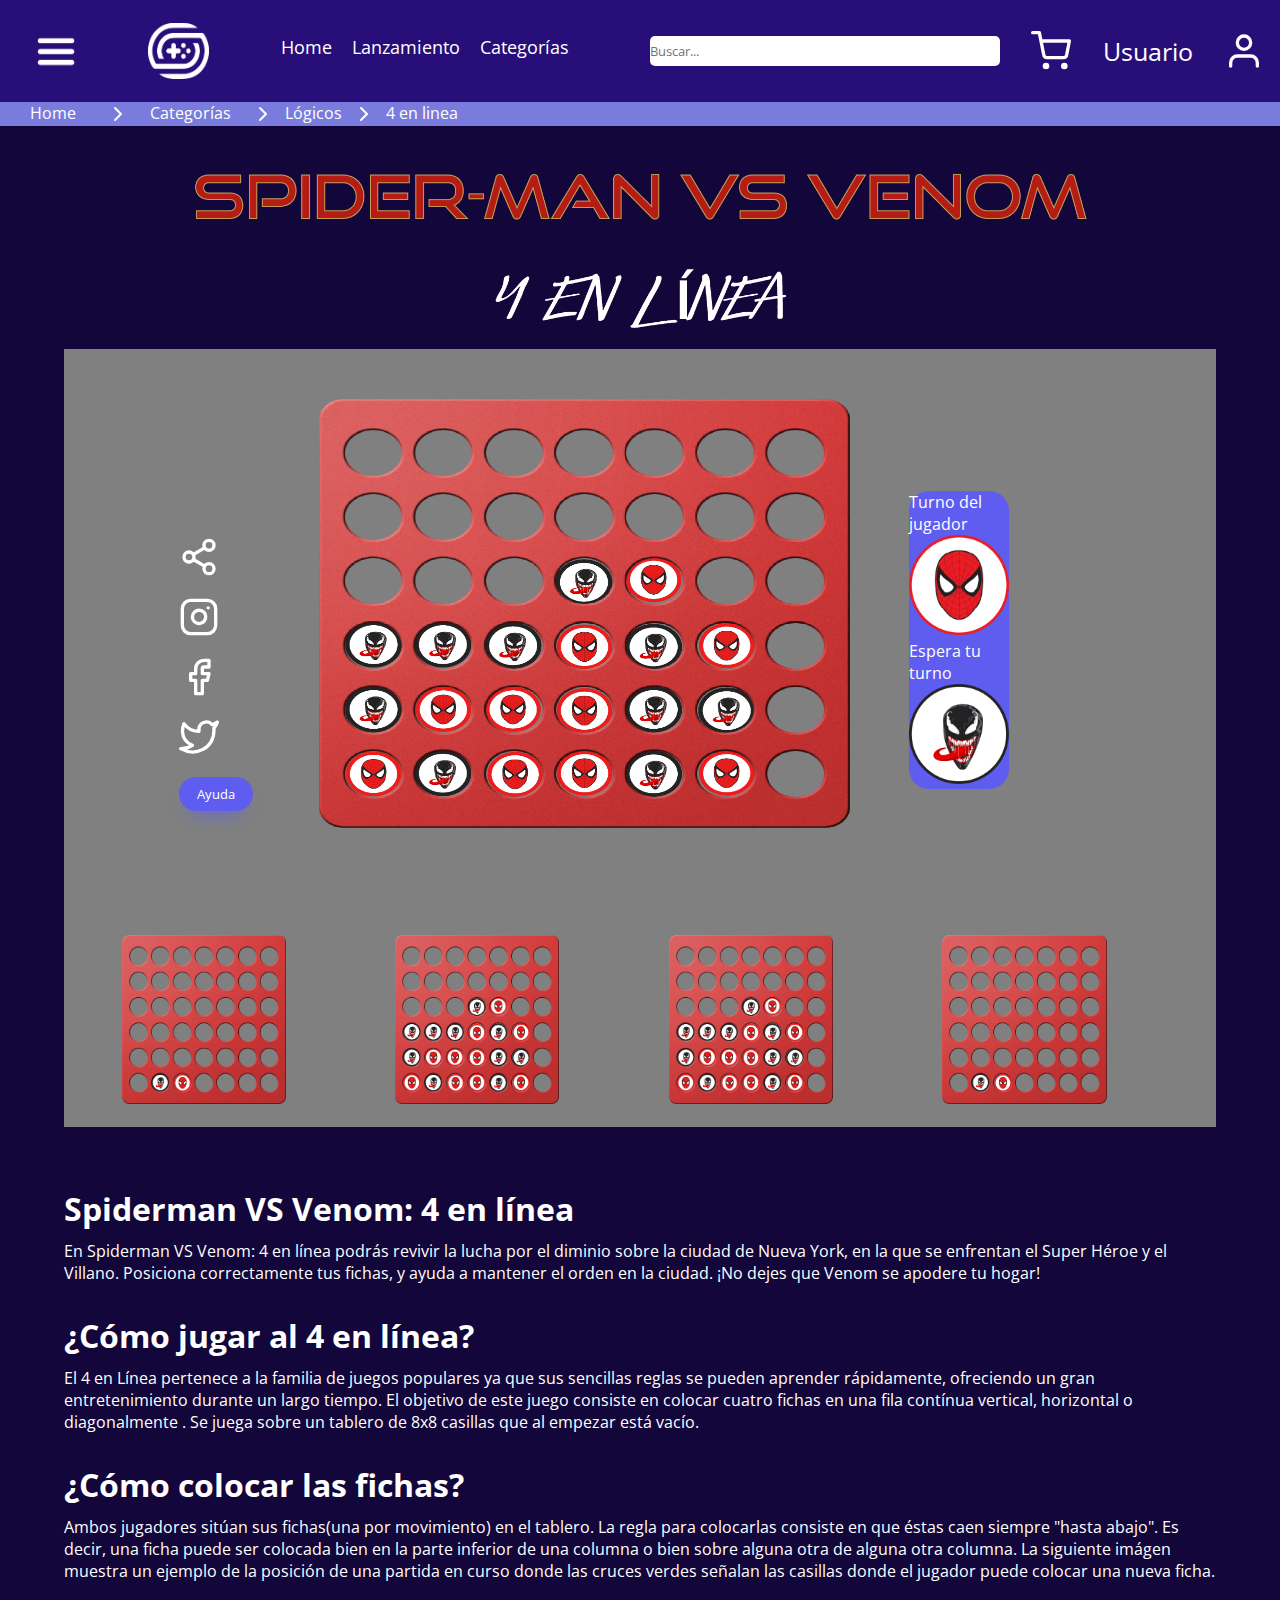
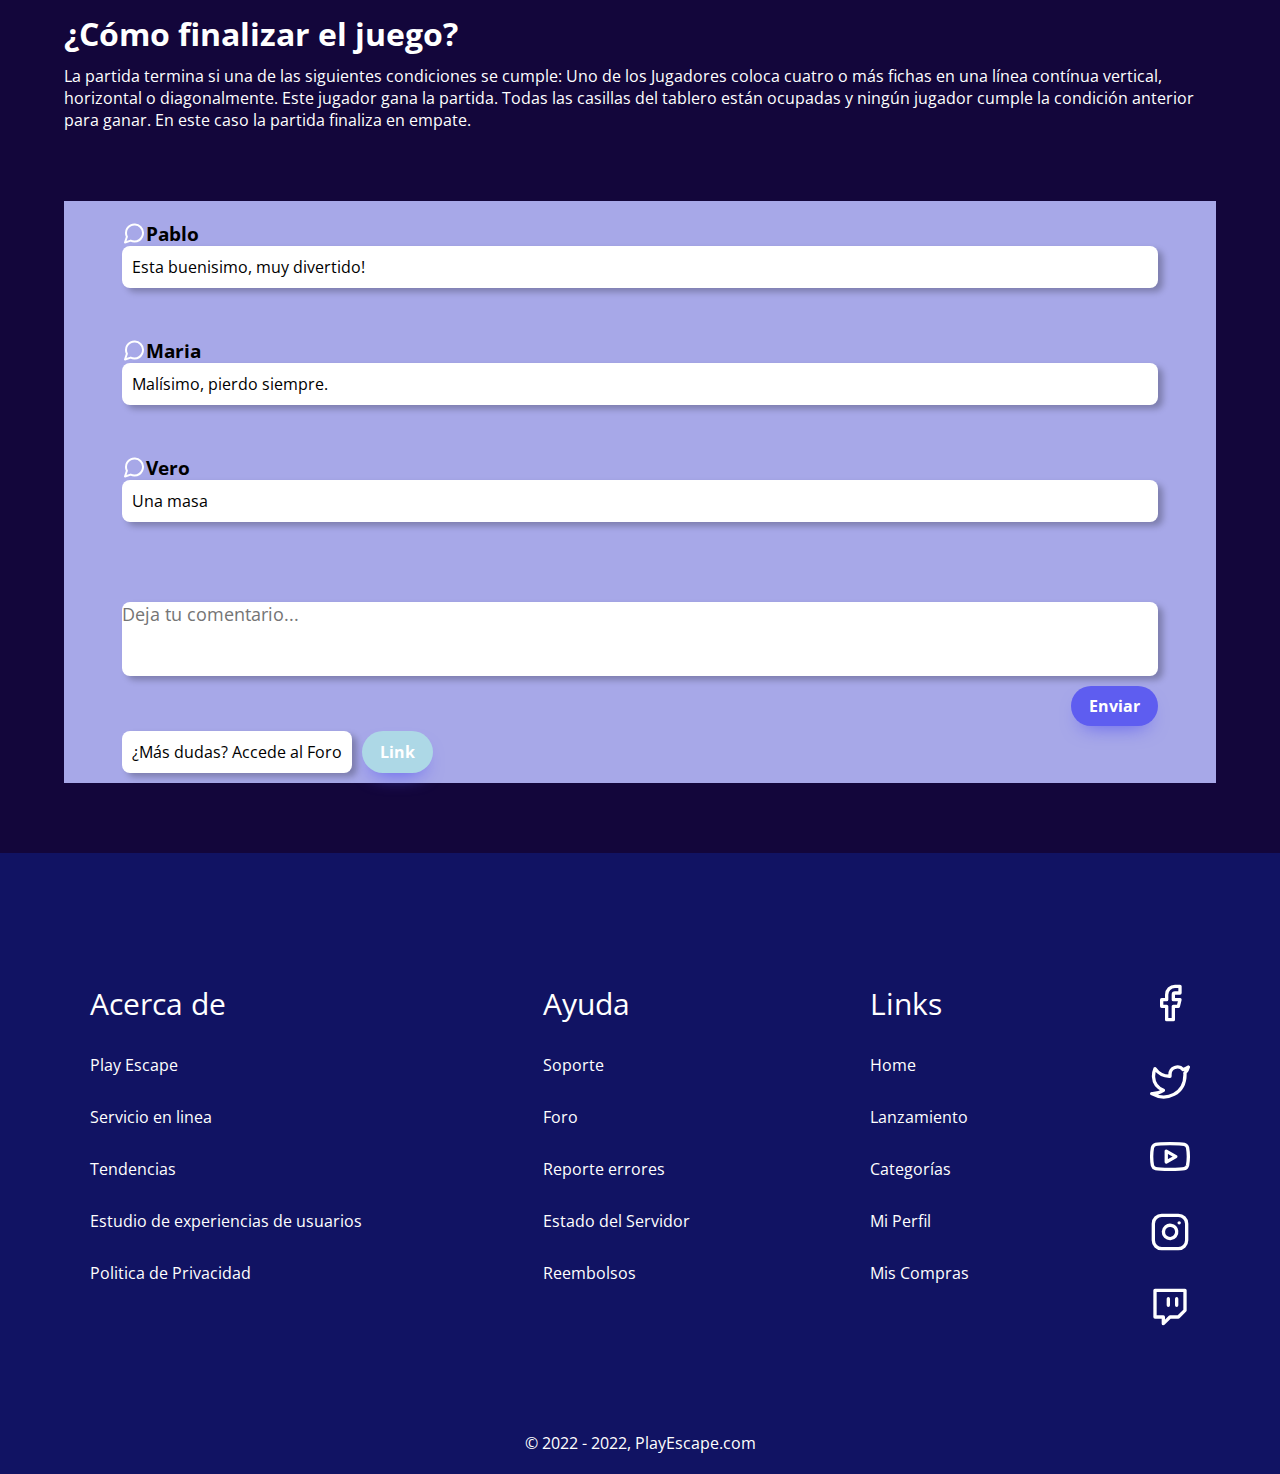
==== commit 4bf0365c: "arreglo de los requisitos, nav y footer" ====
--- a/4enlinea.html
+++ b/4enlinea.html
@@ -18,7 +18,7 @@
       <nav>
         <ul class="lista-nav">
           <li><a href="index.html">Home</a></li>
-          <li><a href="juegoLanzamiento.html">Novedades</a></li>
+          <li><a href="juegoLanzamiento.html">Lanzamiento</a></li>
           <li><a href="4enlinea.html">Categorías</a></li>
         </ul>
       </nav>
@@ -193,8 +193,8 @@
         <div>
           <ul>
             <li>Links</li>
-            <li>Home</li>
-            <li>Novedades</li>
+            <li><a href="index.html">Home</a></li>
+            <li><a href="juegoLanzamiento.html">Lanzamiento</a></li>
             <li>Categorías</li>
             <li>Mi Perfil</li>
             <li>Mis Compras</li>
--- a/css/style.css
+++ b/css/style.css
@@ -29,6 +29,10 @@
   height: 30px;
   border-radius: 5px;
   margin-left: 40px;
+}
+
+.body-lanzamiento {
+  background: rgba(20, 22, 19, 0.83);
 }
 
 header,
@@ -536,9 +540,11 @@
 .contenedor-informacion {
   display: flex;
   flex-direction: column;
-  margin: 10px 40px 15px 30px;
+  margin-left: 5%;
+  margin-right: 5%;
+  margin-bottom: 50px;
   padding: 20px;
-  background-color: black;
+  background-color: rgba(0, 0, 0, 0.1);
   color: white;
 }
 
@@ -550,6 +556,11 @@
   width: 50%;
 }
 
+.columna-recomendado,
+.idiomas {
+  margin-top: 50px;
+}
+
 .titulo-descripcion,
 .descri {
   font-size: 12px;
@@ -560,10 +571,12 @@
 .idiomas {
   width: 100%;
   color: white;
-  align-self: center;
   margin-bottom: 20px;
 }
 
+.idiomas h2 {
+  padding-bottom: 15px;
+}
 /* ----- FOOTER -----*/
 footer {
   background-color: rgba(17, 19, 99, 1);
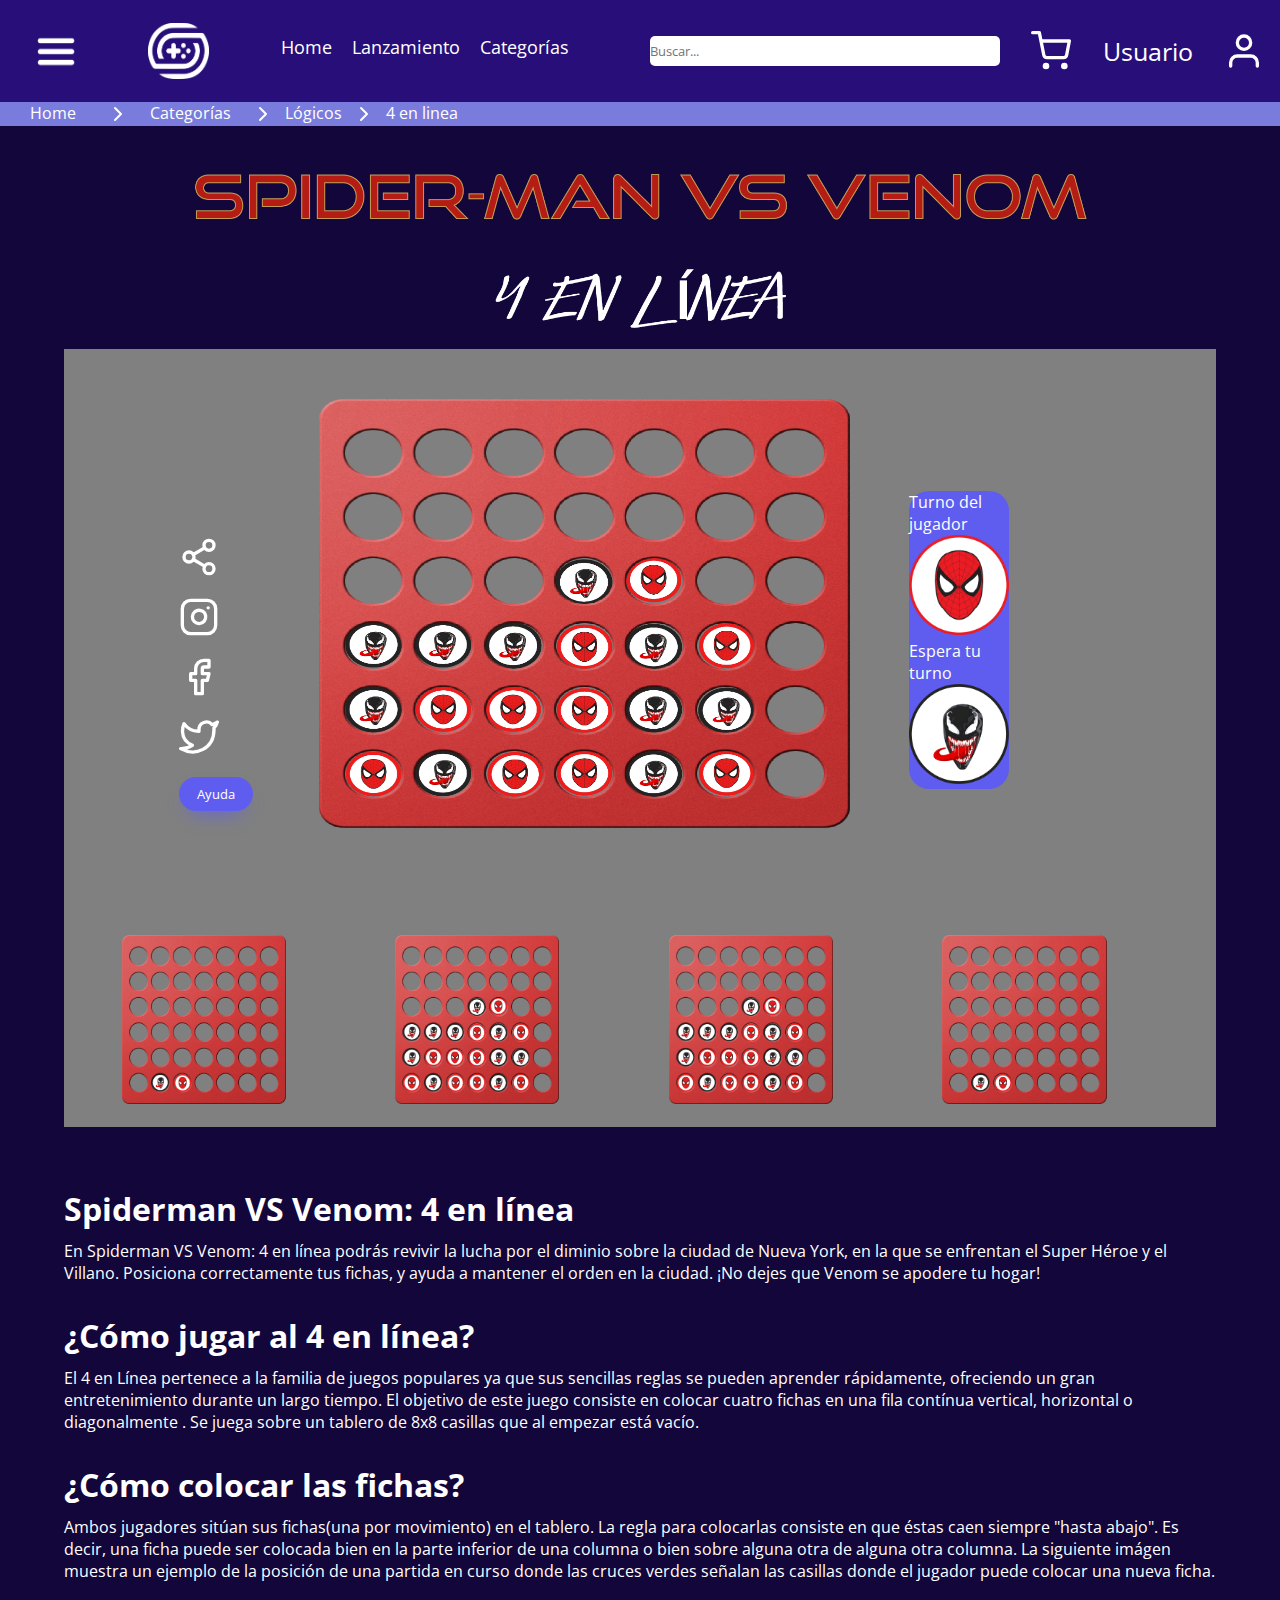
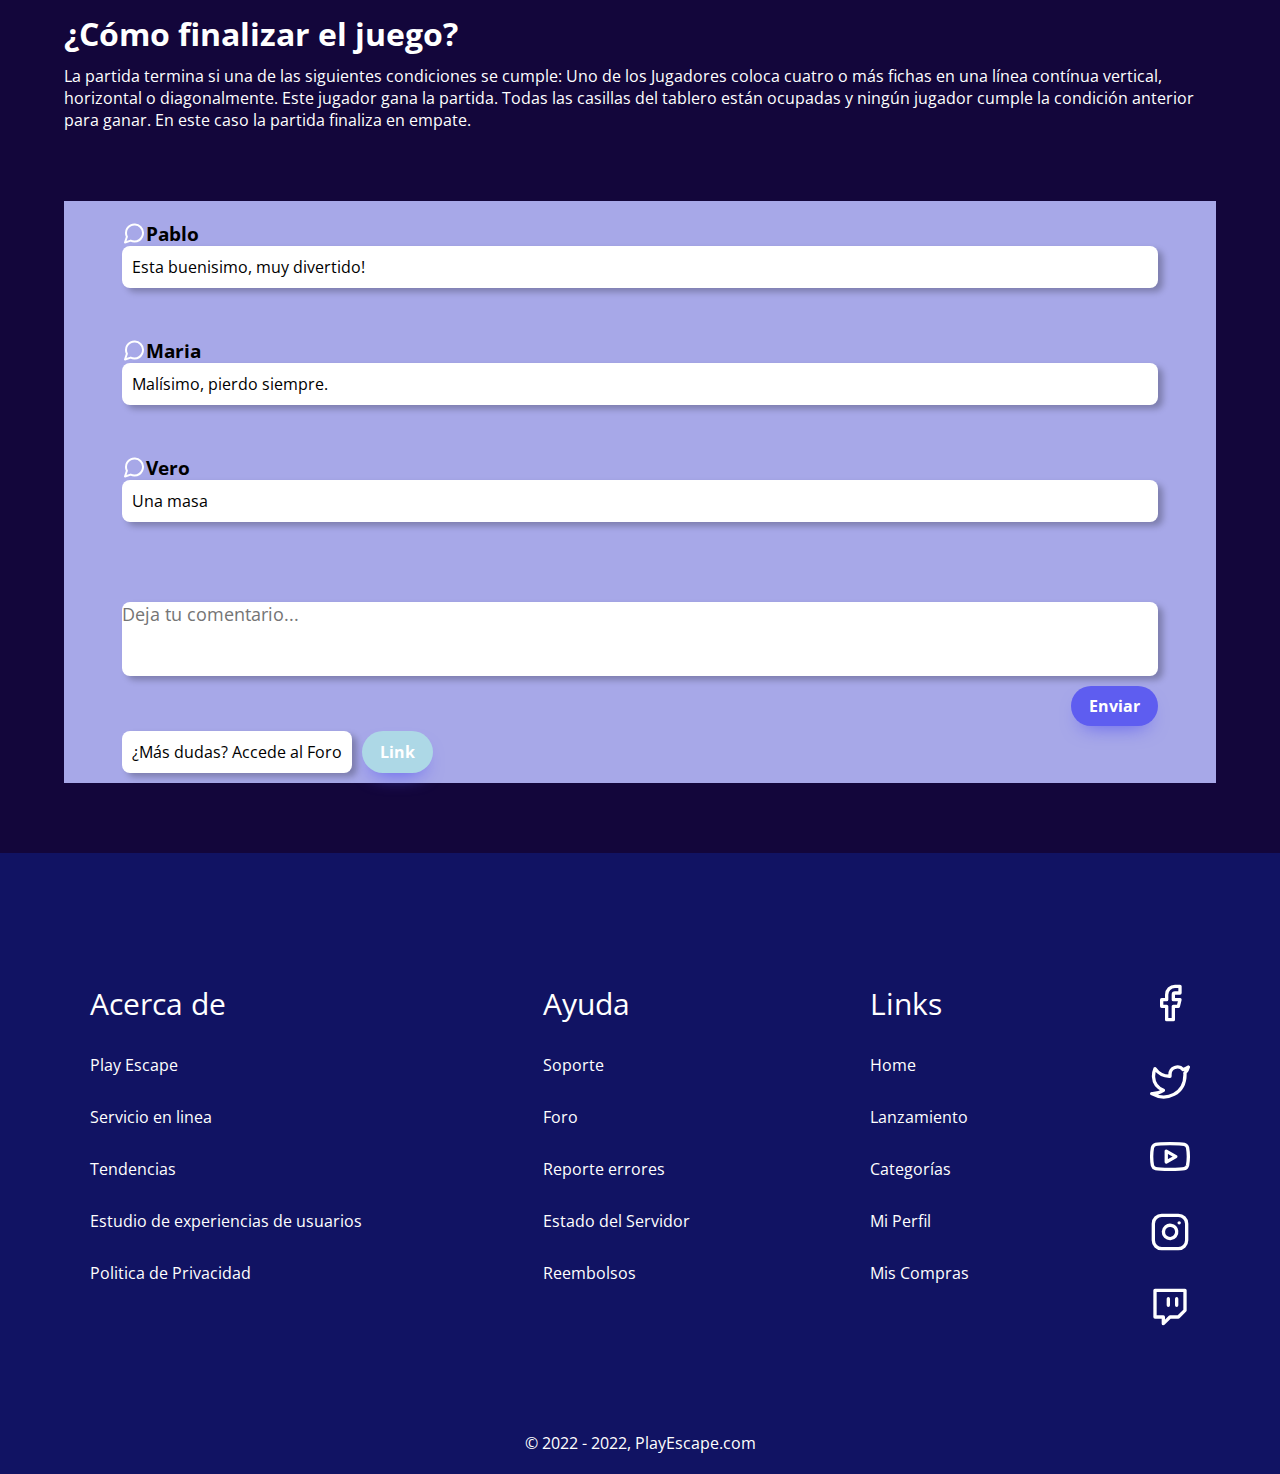
==== commit 9fbacdff: "rutas relativas images" ====
--- a/4enlinea.html
+++ b/4enlinea.html
@@ -14,7 +14,7 @@
   <body>
     <header>
       <img class="menu-hanburguesa" src="/images/menu_hamburguesa.png" alt="" />
-      <img class="logo" src="/images/logo.png" alt="" />
+      <img class="logo" src="./images/logo.png" alt="" />
       <nav>
         <ul class="lista-nav">
           <li><a href="index.html">Home</a></li>
@@ -23,58 +23,58 @@
         </ul>
       </nav>
       <input class="input-busqueda" type="text" placeholder="Buscar..." />
-      <img src="/images/shopping-cart.svg" alt="" />
+      <img src="./images/shopping-cart.svg" alt="" />
       <p>Usuario</p>
-      <img src="/images/user.svg" alt="" />
+      <img src="./images/user.svg" alt="" />
     </header>
 
     <div class="breadcrumb">
       <ul>
         <li><a href="index.html">Home</a></li>
-        <li><img src="/images/chevron-right.svg" alt="" /></li>
+        <li><img src="./images/chevron-right.svg" alt="" /></li>
         <li><a href="4enlinea.html">Categorías</a></li>
-        <li><img src="/images/chevron-right.svg" alt="" /></li>
+        <li><img src="./images/chevron-right.svg" alt="" /></li>
         <li>Lógicos</li>
-        <li><img src="/images/chevron-right.svg" alt="" /></li>
+        <li><img src="./images/chevron-right.svg" alt="" /></li>
         <li>4 en linea</li>
       </ul>
     </div>
 
     <figure class="figure-4enlinea-portada">
-      <img src="/images/Recurso_12.png" alt="Spider-ManVSVenom" />
+      <img src="./images/Recurso_12.png" alt="Spider-ManVSVenom" />
     </figure>
 
     <div class="contenedor-4enlinea">
       <div class="contenedor-4enlinea-1">
         <div>
           <ul>
-            <li><img src="/images/share-2.svg" alt="" /></li>
-            <li><img src="/images/instagram.svg" alt="" /></li>
-            <li><img src="/images/facebook.svg" alt="" /></li>
-            <li><img src="/images/twitter.svg" alt="" /></li>
+            <li><img src="./images/share-2.svg" alt="" /></li>
+            <li><img src="./images/instagram.svg" alt="" /></li>
+            <li><img src="./images/facebook.svg" alt="" /></li>
+            <li><img src="./images/twitter.svg" alt="" /></li>
             <li><button>Ayuda</button></li>
           </ul>
         </div>
         <div class="tablero-juego">
-          <img src="/images/Recurso_9.png" alt="juego" />
+          <img src="./images/Recurso_9.png" alt="juego" />
         </div>
 
         <div class="tablero-turno">
           <div>
             <p>Turno del jugador</p>
-            <img src="/images/spiderman.png" alt="" />
+            <img src="./images/spiderman.png" alt="" />
           </div>
           <div>
             <p>Espera tu turno</p>
-            <img src="/images/venom.png" alt="" />
+            <img src="./images/venom.png" alt="" />
           </div>
         </div>
       </div>
       <div class="contenedor-4enlinea2">
-        <div><img src="/images/Recurso_10.png" alt="" /></div>
-        <div><img src="/images/Recurso_9.png" alt="" /></div>
-        <div><img src="/images/Recurso_9.png" alt="" /></div>
-        <div><img src="/images/Recurso_10.png" alt="" /></div>
+        <div><img src="./images/Recurso_10.png" alt="" /></div>
+        <div><img src="./images/Recurso_9.png" alt="" /></div>
+        <div><img src="./images/Recurso_9.png" alt="" /></div>
+        <div><img src="./images/Recurso_10.png" alt="" /></div>
       </div>
     </div>
 
@@ -129,7 +129,7 @@
       <div class="conteiner-comment">
         <div class="box-comment">
           <div class="comment-hecho">
-            <img src="/images/message-circle.svg" alt="" />
+            <img src="./images/message-circle.svg" alt="" />
             <h3>Pablo</h3>
           </div>
           <p>Esta buenisimo, muy divertido!</p>
@@ -137,7 +137,7 @@
 
         <div class="box-comment">
           <div class="comment-hecho">
-            <img src="/images/message-circle.svg" alt="" />
+            <img src="./images/message-circle.svg" alt="" />
             <h3>Maria</h3>
           </div>
           <p>Malísimo, pierdo siempre.</p>
@@ -145,7 +145,7 @@
 
         <div class="box-comment">
           <div class="comment-hecho">
-            <img src="/images/message-circle.svg" alt="" />
+            <img src="./images/message-circle.svg" alt="" />
             <h3>Vero</h3>
           </div>
           <p>Una masa</p>
@@ -202,15 +202,16 @@
         </div>
         <div>
           <ul>
-            <li><img src="/images/facebook.svg" alt="" /></li>
-            <li><img src="/images/twitter.svg" alt="" /></li>
-            <li><img src="/images/youtube.svg" alt="" /></li>
-            <li><img src="/images/instagram.svg" alt="" /></li>
-            <li><img src="/images/twitch.svg" alt="" /></li>
+            <li><img src="./images/facebook.svg" alt="" /></li>
+            <li><img src="./images/twitter.svg" alt="" /></li>
+            <li><img src="./images/youtube.svg" alt="" /></li>
+            <li><img src="./images/instagram.svg" alt="" /></li>
+            <li><img src="./images/twitch.svg" alt="" /></li>
           </ul>
         </div>
       </div>
       <div class="container-footer2">© 2022 - 2022, PlayEscape.com</div>
     </footer>
+    <script src="/js/menuDesplegable.js"></script>
   </body>
 </html>
--- a/css/style.css
+++ b/css/style.css
@@ -78,6 +78,11 @@
 }
 
 /* ----- HEADER -----*/
+
+/*---Menu desplegable---*/
+.menu-desplegable {
+  display: none;
+}
 section {
   width: 90%;
   color: white;
@@ -264,17 +269,29 @@
 }
 /* ----- IMAG HOGWARTS -----*/
 .img-hogwarts {
-  max-width: 100%;
-  max-height: 100%;
-}
-
+  width: 1300px;
+  z-index: 1;
+}
+
+.content-hogwarts {
+  background-color: #2583b3;
+  margin: auto;
+  width: auto;
+  height: 800px;
+  overflow: hidden;
+  justify-content: center;
+}
 .btn-preventa {
   background-color: #460377;
   padding: 8px 32px;
-  font-size: 18px;
-  color: white;
-  border-radius: 4px;
+  font-size: 20px;
+  font-weight: bold;
+  color: white;
+  border-radius: 5px;
   position: relative;
+  z-index: 2;
+  bottom: 290px;
+  left: 600px;
 }
 
 /* ----- CONTENEDOR TITULO Y CONTROL -----*/
@@ -382,13 +399,26 @@
   background-color: red;
   overflow: hidden;
 }
+.descuento {
+  background-color: red;
+  text-align: center;
+  margin: 0px 0px 0px 150px;
+  padding-top: 10px;
+  width: 50px;
+  height: 40px;
+  z-index: 2;
+}
+.content-titulo-descuento {
+  display: flex;
+  flex-direction: row;
+  width: 281px;
+}
 
 .card1 {
   width: 281px;
   height: 445px;
   color: white;
   border-radius: 10px;
-
   overflow: hidden;
   background-color: #270e78;
   transition: 0.3s ease all;
@@ -402,9 +432,11 @@
 .card1 img {
   width: 281px;
   height: 340px;
+  z-index: 1;
 }
 
 .title-card {
+  font-size: 20px;
   margin: 10px 5px 20px 10px;
 }
 
@@ -480,7 +512,62 @@
 }
 
 /* ----- JUEGO LANZAMIENTO -----*/
-
+.img-hero {
+  width: auto;
+}
+.btn-reservar {
+  z-index: 4;
+  position: absolute;
+  background-color: #2583b3;
+  margin: 20px 0px 0px 0px;
+  width: 220px;
+  height: 45px;
+  text-align: center;
+  font-size: 20px;
+  color: white;
+  font-weight: bold;
+  border-radius: 4px;
+  right: 135px;
+  bottom: -10px;
+}
+.span1 {
+  position: absolute;
+  z-index: 4;
+  right: 145px;
+  bottom: -23px;
+  font-weight: bold;
+}
+
+.span2 {
+  position: absolute;
+  z-index: 4;
+  font-size: 13px;
+  right: 100px;
+  bottom: -65px;
+  color: white;
+  width: 320px;
+  text-align: center;
+  font-weight: lighter;
+}
+
+.personaje {
+  position: absolute;
+  z-index: 3;
+}
+.titulo {
+  position: absolute;
+  z-index: 2;
+}
+.fondo {
+  position: absolute;
+  z-index: 1;
+}
+
+.fondo,
+.personaje,
+.titulo {
+  width: 1000px;
+}
 .contenedor-imagenes {
   width: 100%;
   margin: 15px 30px 15px 40px;
@@ -544,7 +631,7 @@
   margin-right: 5%;
   margin-bottom: 50px;
   padding: 20px;
-  background-color: rgba(0, 0, 0, 0.1);
+  background-color: black;
   color: white;
 }
 
@@ -556,11 +643,6 @@
   width: 50%;
 }
 
-.columna-recomendado,
-.idiomas {
-  margin-top: 50px;
-}
-
 .titulo-descripcion,
 .descri {
   font-size: 12px;
@@ -571,12 +653,10 @@
 .idiomas {
   width: 100%;
   color: white;
+  align-self: center;
   margin-bottom: 20px;
 }
 
-.idiomas h2 {
-  padding-bottom: 15px;
-}
 /* ----- FOOTER -----*/
 footer {
   background-color: rgba(17, 19, 99, 1);
